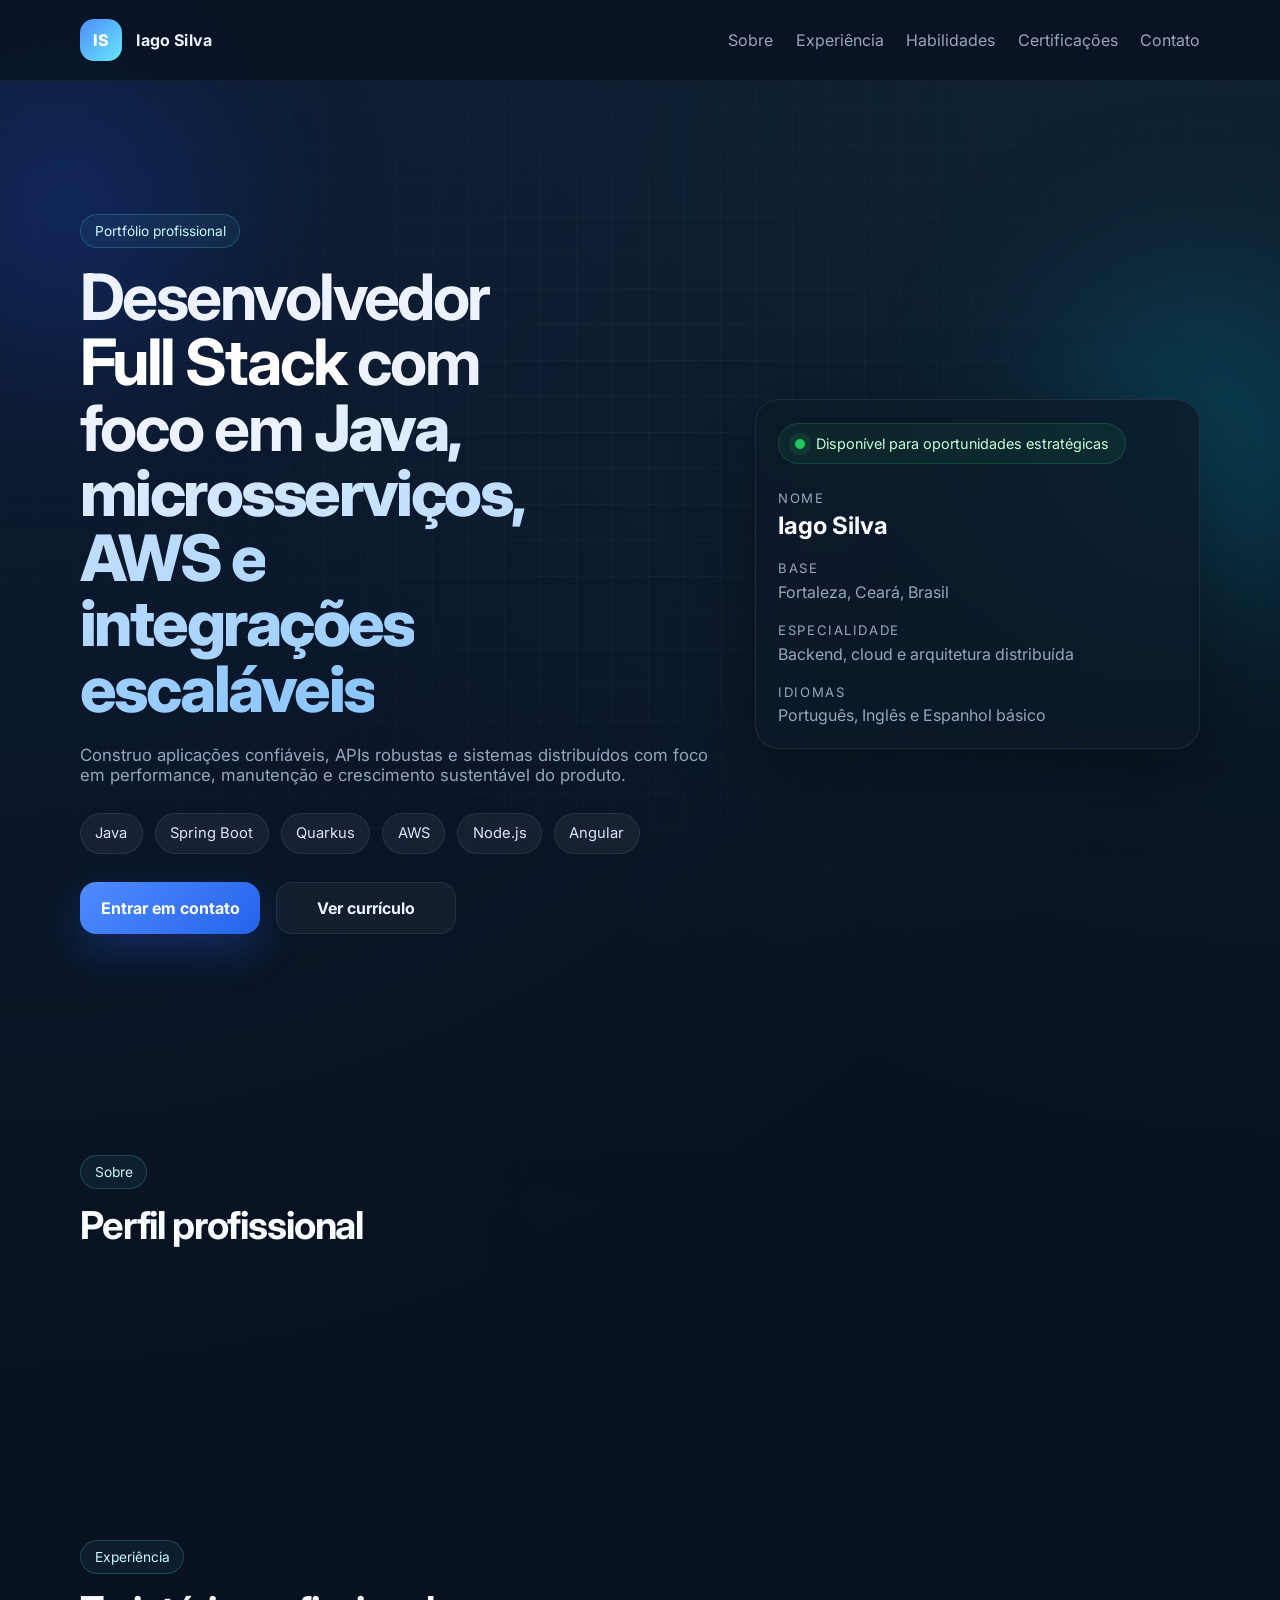
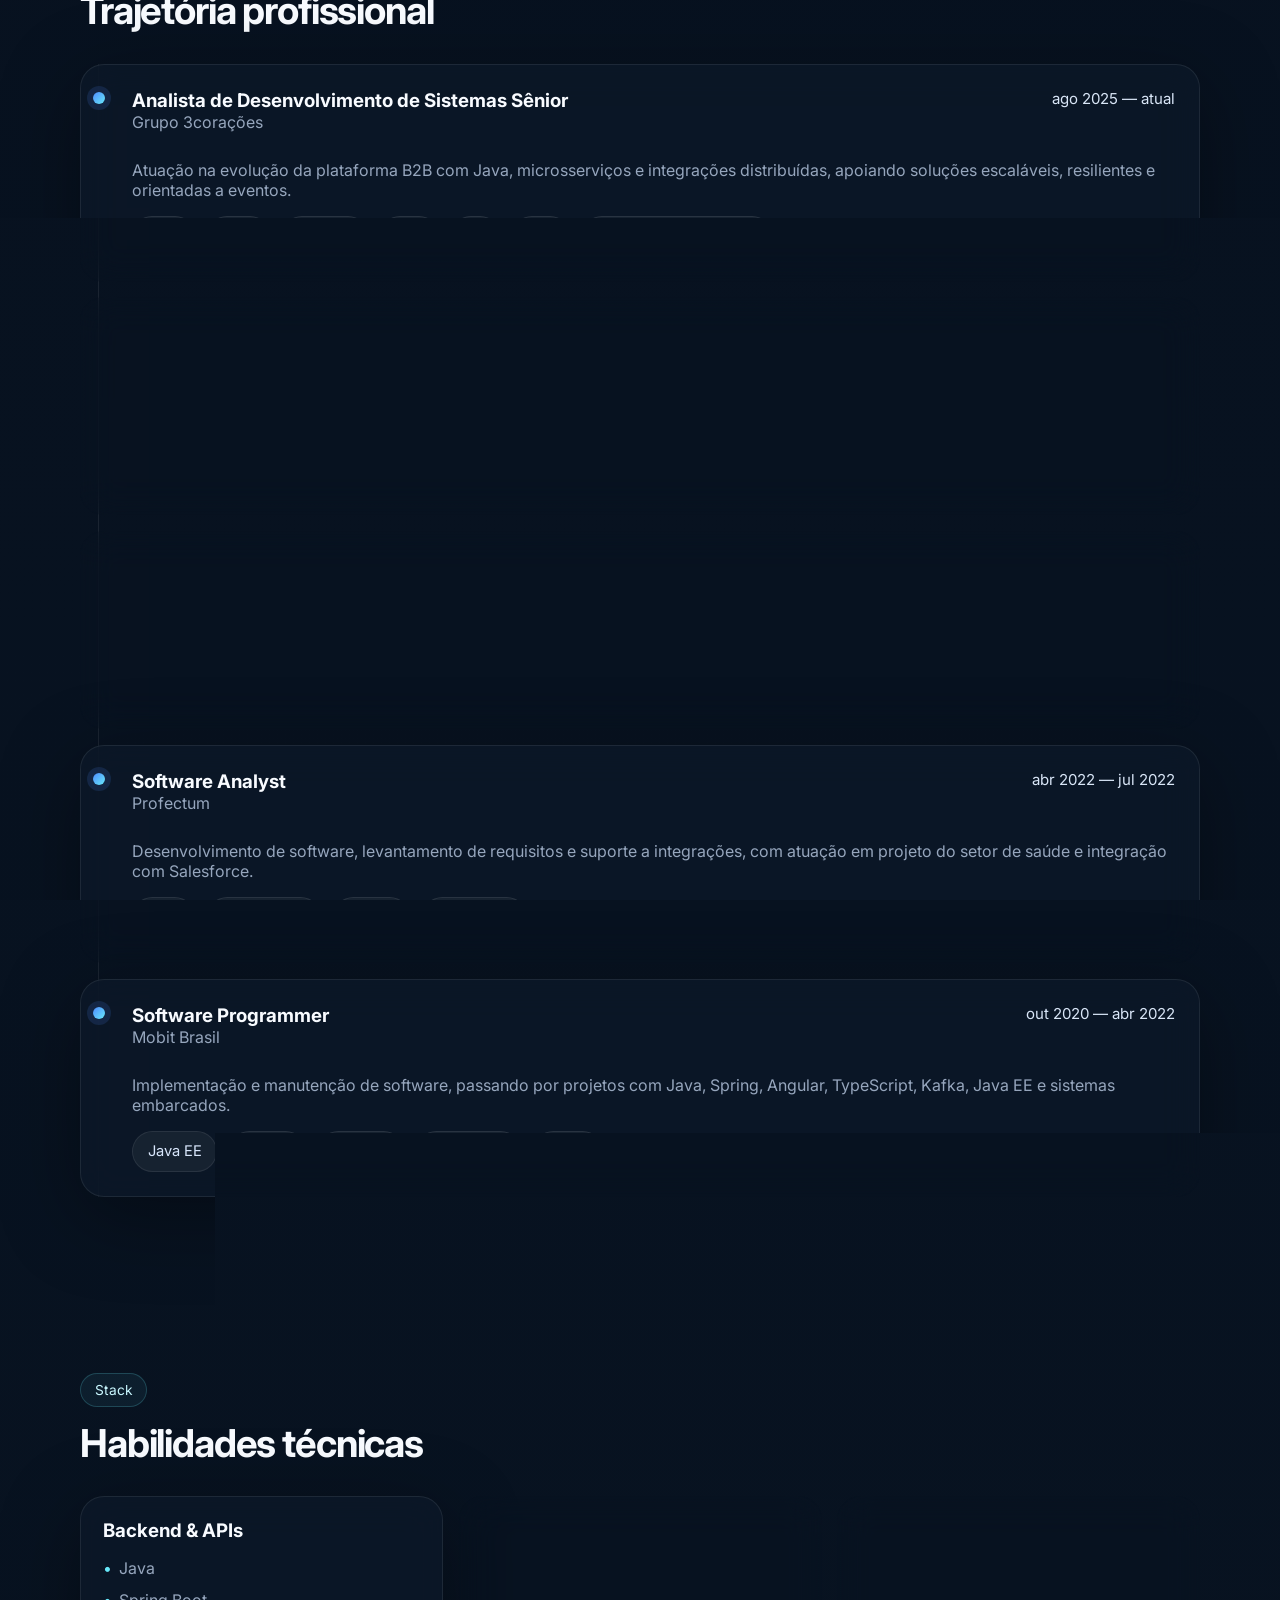
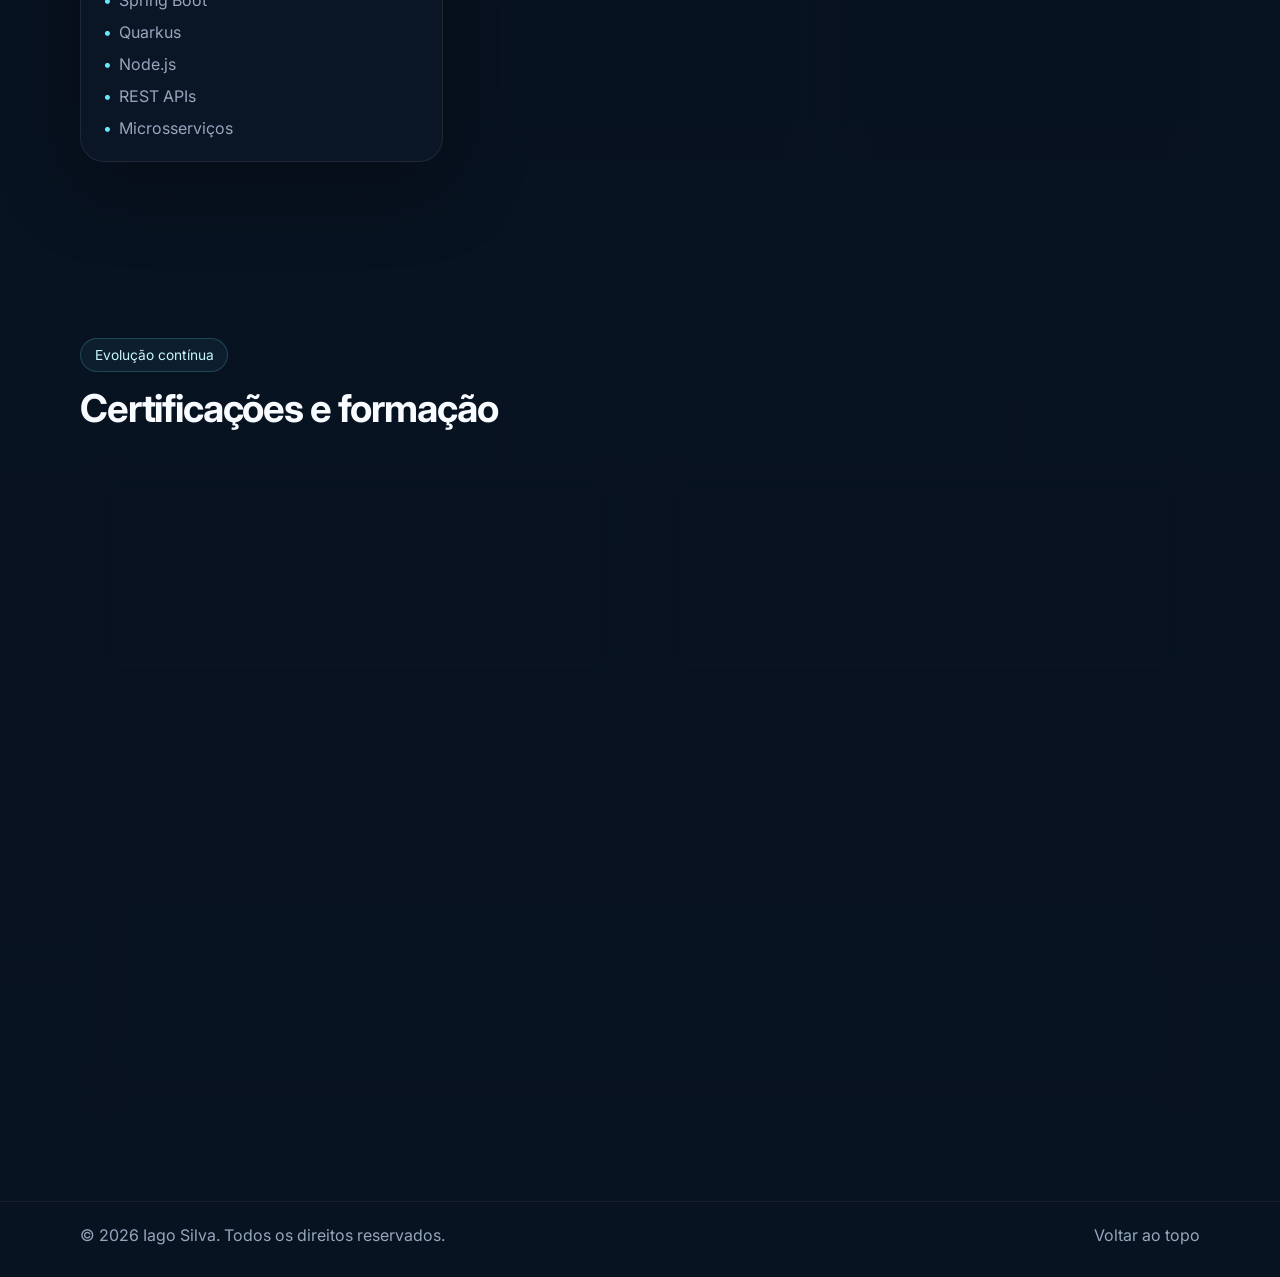
==== index.html @ 7ca21ffa "first commit" ====
<!DOCTYPE html>
<html lang="pt-BR">
<head>
  <meta charset="UTF-8" />
  <meta name="viewport" content="width=device-width, initial-scale=1.0" />
  <meta
    name="description"
    content="Portfólio de Iago Silva — Desenvolvedor Full Stack com foco em Java, microsserviços, AWS, integrações e sistemas escaláveis."
  />
  <title>Iago Silva | Java • Microsserviços • AWS</title>
  <link rel="preconnect" href="https://fonts.googleapis.com" />
  <link rel="preconnect" href="https://fonts.gstatic.com" crossorigin />
  <link
    href="https://fonts.googleapis.com/css2?family=Inter:wght@400;500;600;700;800&display=swap"
    rel="stylesheet"
  />
  <link
    rel="stylesheet"
    href="https://cdnjs.cloudflare.com/ajax/libs/font-awesome/6.5.2/css/all.min.css"
  />
  <link rel="stylesheet" href="style.css" />
</head>
<body>
  <div class="bg-orb orb-1"></div>
  <div class="bg-orb orb-2"></div>
  <div class="bg-grid"></div>

  <header class="site-header" id="topo">
    <div class="container nav-wrap">
      <a href="#topo" class="brand" aria-label="Página inicial de Iago Silva">
        <span class="brand-mark">IS</span>
        <span class="brand-text">Iago Silva</span>
      </a>

      <button class="menu-toggle" aria-label="Abrir menu" aria-expanded="false">
        <span></span><span></span><span></span>
      </button>

      <nav class="site-nav">
        <a href="#sobre">Sobre</a>
        <a href="#experiencia">Experiência</a>
        <a href="#habilidades">Habilidades</a>
        <a href="#certificacoes">Certificações</a>
        <a href="#contato">Contato</a>
      </nav>
    </div>
  </header>

  <main>
    <section class="hero section-pad">
      <div class="container hero-grid reveal">
        <div class="hero-copy">
          <span class="eyebrow">Portfólio profissional</span>
          <h1>
            Desenvolvedor <span>Full Stack</span> com foco em
            <strong>Java, microsserviços, AWS e integrações escaláveis</strong>
          </h1>
          <p class="hero-text">
            Construo aplicações confiáveis, APIs robustas e sistemas distribuídos com foco em
            performance, manutenção e crescimento sustentável do produto.
          </p>

          <div class="hero-badges">
            <span>Java</span>
            <span>Spring Boot</span>
            <span>Quarkus</span>
            <span>AWS</span>
            <span>Node.js</span>
            <span>Angular</span>
          </div>

          <div class="hero-actions">
            <a class="btn btn-primary" href="#contato">Entrar em contato</a>
            <a class="btn btn-secondary" href="./Profile.pdf" target="_blank" rel="noopener noreferrer">
              Ver currículo
            </a>
          </div>
        </div>

        <aside class="hero-card glass reveal-delay">
          <div class="status-pill">
            <span class="status-dot"></span>
            Disponível para oportunidades estratégicas
          </div>

          <div class="hero-card-content">
            <div>
              <p class="meta-label">Nome</p>
              <h2>Iago Silva</h2>
            </div>
            <div>
              <p class="meta-label">Base</p>
              <p>Fortaleza, Ceará, Brasil</p>
            </div>
            <div>
              <p class="meta-label">Especialidade</p>
              <p>Backend, cloud e arquitetura distribuída</p>
            </div>
            <div>
              <p class="meta-label">Idiomas</p>
              <p>Português, Inglês e Espanhol básico</p>
            </div>
          </div>
        </aside>
      </div>
    </section>

    <section class="section-pad" id="sobre">
      <div class="container section-grid reveal">
        <div>
          <span class="section-tag">Sobre</span>
          <h2 class="section-title">Perfil profissional</h2>
        </div>

        <div class="about-card glass">
          <p>
            Desenvolvedor de software com forte atuação em backend, arquitetura de microsserviços,
            integrações e aplicações em nuvem. Experiência com desenvolvimento de soluções escaláveis,
            APIs REST, mensageria, processamento assíncrono e sistemas de alta disponibilidade.
          </p>
          <p>
            Atuação prática com Java, Spring Boot, Quarkus, Node.js, Angular, PostgreSQL, Oracle e
            serviços AWS como Lambda, SQS, S3 e SES. Participo de decisões técnicas e arquiteturais,
            sempre com foco em clean code, SOLID, performance e manutenibilidade.
          </p>
        </div>
      </div>
    </section>

    <section class="section-pad" id="experiencia">
      <div class="container reveal">
        <span class="section-tag">Experiência</span>
        <h2 class="section-title">Trajetória profissional</h2>

        <div class="timeline">
          <article class="timeline-item glass">
            <div class="timeline-top">
              <div>
                <h3>Analista de Desenvolvimento de Sistemas Sênior</h3>
                <p class="company">Grupo 3corações</p>
              </div>
              <span class="period">ago 2025 — atual</span>
            </div>
            <p>
              Atuação na evolução da plataforma B2B com Java, microsserviços e integrações distribuídas,
              apoiando soluções escaláveis, resilientes e orientadas a eventos.
            </p>
            <div class="chip-list">
              <span>Java</span>
              <span>AWS</span>
              <span>Lambda</span>
              <span>SQS</span>
              <span>S3</span>
              <span>SES</span>
              <span>Arquitetura distribuída</span>
            </div>
          </article>

          <article class="timeline-item glass">
            <div class="timeline-top">
              <div>
                <h3>Full Stack Developer</h3>
                <p class="company">Network Secure</p>
              </div>
              <span class="period">mar 2023 — ago 2025</span>
            </div>
            <p>
              Evolução de plataforma SaaS voltada à análise de vulnerabilidades, incluindo dashboards,
              correções, integrações externas e desenvolvimento de microserviços com foco em usabilidade,
              escalabilidade e organização do código.
            </p>
            <div class="chip-list">
              <span>Quarkus</span>
              <span>Angular</span>
              <span>PostgreSQL</span>
              <span>AWS</span>
              <span>Integrações</span>
            </div>
          </article>

          <article class="timeline-item glass">
            <div class="timeline-top">
              <div>
                <h3>Junior Software Engineer</h3>
                <p class="company">VMetrix</p>
              </div>
              <span class="period">jul 2022 — mar 2023</span>
            </div>
            <p>
              Desenvolvimento de módulos financeiros integrados a uma plataforma SaaS utilizada por
              grandes bancos da América Latina.
            </p>
            <div class="chip-list">
              <span>Spring Boot</span>
              <span>REST APIs</span>
              <span>Oracle</span>
              <span>Java</span>
            </div>
          </article>

          <article class="timeline-item glass">
            <div class="timeline-top">
              <div>
                <h3>Software Analyst</h3>
                <p class="company">Profectum</p>
              </div>
              <span class="period">abr 2022 — jul 2022</span>
            </div>
            <p>
              Desenvolvimento de software, levantamento de requisitos e suporte a integrações, com
              atuação em projeto do setor de saúde e integração com Salesforce.
            </p>
            <div class="chip-list">
              <span>Java</span>
              <span>Spring Boot</span>
              <span>Oracle</span>
              <span>Salesforce</span>
            </div>
          </article>

          <article class="timeline-item glass">
            <div class="timeline-top">
              <div>
                <h3>Software Programmer</h3>
                <p class="company">Mobit Brasil</p>
              </div>
              <span class="period">out 2020 — abr 2022</span>
            </div>
            <p>
              Implementação e manutenção de software, passando por projetos com Java, Spring, Angular,
              TypeScript, Kafka, Java EE e sistemas embarcados.
            </p>
            <div class="chip-list">
              <span>Java EE</span>
              <span>Spring</span>
              <span>Angular</span>
              <span>TypeScript</span>
              <span>Kafka</span>
            </div>
          </article>
        </div>
      </div>
    </section>

    <section class="section-pad" id="habilidades">
      <div class="container reveal">
        <span class="section-tag">Stack</span>
        <h2 class="section-title">Habilidades técnicas</h2>

        <div class="skills-layout">
          <article class="skill-card glass">
            <h3>Backend & APIs</h3>
            <ul>
              <li>Java</li>
              <li>Spring Boot</li>
              <li>Quarkus</li>
              <li>Node.js</li>
              <li>REST APIs</li>
              <li>Microsserviços</li>
            </ul>
          </article>

          <article class="skill-card glass">
            <h3>Cloud & arquitetura</h3>
            <ul>
              <li>AWS Lambda</li>
              <li>AWS SQS</li>
              <li>AWS S3</li>
              <li>AWS SES</li>
              <li>Mensageria</li>
              <li>Arquitetura orientada a eventos</li>
            </ul>
          </article>

          <article class="skill-card glass">
            <h3>Frontend & dados</h3>
            <ul>
              <li>Angular</li>
              <li>TypeScript</li>
              <li>React.js</li>
              <li>PostgreSQL</li>
              <li>Oracle Database</li>
              <li>Integração de sistemas</li>
            </ul>
          </article>
        </div>
      </div>
    </section>

    <section class="section-pad" id="certificacoes">
      <div class="container reveal">
        <span class="section-tag">Evolução contínua</span>
        <h2 class="section-title">Certificações e formação</h2>

        <div class="info-grid">
          <article class="info-card glass">
            <h3>Certificações</h3>
            <ul class="clean-list">
              <li>Microservices Java with Spring Boot and Spring Cloud</li>
              <li>Angular 9 - Essencial</li>
              <li>Angular 9 with Spring Boot</li>
              <li>Flutter: introdução ao desenvolvimento de aplicativos móveis</li>
              <li>Introdução ao aprendizado de máquina</li>
            </ul>
          </article>

          <article class="info-card glass">
            <h3>Formação</h3>
            <ul class="clean-list">
              <li>Pós-graduação em Engenharia de Software — Uniamérica</li>
              <li>Análise e Desenvolvimento de Sistemas — Uniamérica</li>
            </ul>
          </article>
        </div>
      </div>
    </section>

    <section class="section-pad" id="contato">
      <div class="container reveal">
        <div class="contact-box glass">
          <div>
            <span class="section-tag">Contato</span>
            <h2 class="section-title">Vamos conversar</h2>
            <p class="contact-text">
              Aberto a oportunidades em backend, arquitetura, cloud, integrações e evolução de produtos.
            </p>
          </div>

          <div class="contact-actions">
            <a class="contact-link" href="mailto:iaagofelipe@gmail.com">
              <i class="fa-solid fa-envelope"></i>
              <span>iaagofelipe@gmail.com</span>
            </a>
            <a class="contact-link" href="https://www.linkedin.com/in/iaagosilva" target="_blank" rel="noopener noreferrer">
              <i class="fa-brands fa-linkedin"></i>
              <span>linkedin.com/in/iaagosilva</span>
            </a>
            <a class="contact-link" href="https://github.com/iaagosilva" target="_blank" rel="noopener noreferrer">
              <i class="fa-brands fa-github"></i>
              <span>github.com/iaagosilva</span>
            </a>
          </div>
        </div>
      </div>
    </section>
  </main>

  <footer class="site-footer">
    <div class="container footer-wrap">
      <p>© <span id="current-year"></span> Iago Silva. Todos os direitos reservados.</p>
      <a href="#topo">Voltar ao topo</a>
    </div>
  </footer>

  <script src="script.js"></script>
</body>
</html>
---- style.css ----
:root {
  --bg: #07111f;
  --bg-soft: #0b1727;
  --card: rgba(13, 24, 40, 0.75);
  --card-strong: rgba(12, 21, 36, 0.95);
  --text: #ecf3ff;
  --muted: #96a6bd;
  --line: rgba(255, 255, 255, 0.08);
  --primary: #4f8cff;
  --primary-soft: rgba(79, 140, 255, 0.18);
  --accent: #67e8f9;
  --shadow: 0 20px 80px rgba(0, 0, 0, 0.35);
  --radius: 24px;
  --container: min(1120px, calc(100% - 2rem));
}

* {
  box-sizing: border-box;
  margin: 0;
  padding: 0;
}

html {
  scroll-behavior: smooth;
}

body {
  font-family: 'Inter', sans-serif;
  background:
    radial-gradient(circle at top left, rgba(79, 140, 255, 0.1), transparent 30%),
    radial-gradient(circle at top right, rgba(103, 232, 249, 0.08), transparent 25%),
    linear-gradient(180deg, #07111f 0%, #081321 100%);
  color: var(--text);
  min-height: 100vh;
  overflow-x: hidden;
}

body.menu-open {
  overflow: hidden;
}

.container {
  width: var(--container);
  margin: 0 auto;
}

.section-pad {
  padding: 5.5rem 0;
}

.bg-grid {
  position: fixed;
  inset: 0;
  background-image:
    linear-gradient(rgba(255,255,255,0.03) 1px, transparent 1px),
    linear-gradient(90deg, rgba(255,255,255,0.03) 1px, transparent 1px);
  background-size: 36px 36px;
  mask-image: radial-gradient(circle at center, rgba(0,0,0,1), rgba(0,0,0,0.1));
  pointer-events: none;
  z-index: -3;
}

.bg-orb {
  position: fixed;
  border-radius: 999px;
  filter: blur(100px);
  opacity: 0.35;
  pointer-events: none;
  z-index: -2;
}

.orb-1 {
  width: 260px;
  height: 260px;
  background: #1d4ed8;
  top: 5rem;
  left: -4rem;
}

.orb-2 {
  width: 300px;
  height: 300px;
  background: #0891b2;
  right: -5rem;
  top: 18rem;
}

.glass {
  background: var(--card);
  border: 1px solid var(--line);
  box-shadow: var(--shadow);
  backdrop-filter: blur(18px);
}

.site-header {
  position: sticky;
  top: 0;
  z-index: 50;
  background: rgba(7, 17, 31, 0.75);
  backdrop-filter: blur(18px);
  border-bottom: 1px solid rgba(255, 255, 255, 0.05);
}

.site-header.scrolled {
  background: rgba(7, 17, 31, 0.92);
}

.nav-wrap {
  min-height: 80px;
  display: flex;
  align-items: center;
  justify-content: space-between;
  gap: 1rem;
}

.brand {
  display: inline-flex;
  align-items: center;
  gap: 0.9rem;
  text-decoration: none;
  color: var(--text);
}

.brand-mark {
  width: 42px;
  height: 42px;
  display: grid;
  place-items: center;
  border-radius: 14px;
  background: linear-gradient(135deg, var(--primary), var(--accent));
  color: white;
  font-weight: 800;
  letter-spacing: 0.03em;
}

.brand-text {
  font-weight: 700;
  letter-spacing: 0.01em;
}

.site-nav {
  display: flex;
  align-items: center;
  gap: 1.4rem;
}

.site-nav a,
.site-footer a {
  color: var(--muted);
  text-decoration: none;
  transition: 0.25s ease;
}

.site-nav a:hover,
.site-footer a:hover,
.contact-link:hover {
  color: var(--text);
}

.menu-toggle {
  display: none;
  width: 48px;
  height: 48px;
  border-radius: 14px;
  border: 1px solid var(--line);
  background: rgba(255,255,255,0.03);
  cursor: pointer;
}

.menu-toggle span {
  display: block;
  width: 22px;
  height: 2px;
  background: var(--text);
  margin: 5px auto;
  transition: 0.25s ease;
}

.hero-grid {
  display: grid;
  grid-template-columns: 1.3fr 0.9fr;
  gap: 2rem;
  align-items: center;
  min-height: calc(100vh - 90px);
}

.eyebrow,
.section-tag {
  display: inline-flex;
  align-items: center;
  gap: 0.5rem;
  padding: 0.5rem 0.85rem;
  border-radius: 999px;
  border: 1px solid rgba(103, 232, 249, 0.2);
  background: rgba(103, 232, 249, 0.06);
  color: #c9f7ff;
  font-size: 0.86rem;
  margin-bottom: 1rem;
}

.hero h1 {
  font-size: clamp(2.4rem, 5vw, 4.7rem);
  line-height: 1.02;
  letter-spacing: -0.04em;
  max-width: 12ch;
}

.hero h1 span,
.hero h1 strong {
  color: white;
}

.hero h1 strong {
  background: linear-gradient(135deg, #e6f0ff, #8ac5ff);
  -webkit-background-clip: text;
  background-clip: text;
  color: transparent;
  font-weight: 800;
}

.hero-text,
.about-card p,
.contact-text,
.timeline-item p,
.info-card li,
.skill-card li,
.hero-card-content p {
  color: var(--muted);
}

.hero-text {
  max-width: 58ch;
  font-size: 1.05rem;
  margin: 1.5rem 0 0;
}

.hero-badges,
.chip-list {
  display: flex;
  flex-wrap: wrap;
  gap: 0.75rem;
}

.hero-badges {
  margin: 1.75rem 0;
}

.hero-badges span,
.chip-list span {
  padding: 0.65rem 0.9rem;
  border-radius: 999px;
  background: rgba(255,255,255,0.05);
  border: 1px solid rgba(255,255,255,0.08);
  color: #d8e6fb;
  font-size: 0.92rem;
}

.hero-actions {
  display: flex;
  flex-wrap: wrap;
  gap: 1rem;
}

.btn {
  display: inline-flex;
  align-items: center;
  justify-content: center;
  min-width: 180px;
  padding: 0.95rem 1.2rem;
  border-radius: 16px;
  text-decoration: none;
  font-weight: 700;
  transition: transform 0.25s ease, box-shadow 0.25s ease, background 0.25s ease;
}

.btn:hover {
  transform: translateY(-2px);
}

.btn-primary {
  background: linear-gradient(135deg, var(--primary), #2563eb);
  color: white;
  box-shadow: 0 18px 40px rgba(37, 99, 235, 0.28);
}

.btn-secondary {
  background: rgba(255,255,255,0.04);
  color: var(--text);
  border: 1px solid var(--line);
}

.hero-card {
  border-radius: var(--radius);
  padding: 1.4rem;
}

.status-pill {
  display: inline-flex;
  align-items: center;
  gap: 0.7rem;
  border-radius: 999px;
  padding: 0.7rem 1rem;
  background: rgba(34, 197, 94, 0.08);
  color: #c4ffd5;
  border: 1px solid rgba(34, 197, 94, 0.2);
  font-size: 0.9rem;
}

.status-dot {
  width: 10px;
  height: 10px;
  border-radius: 999px;
  background: #22c55e;
  box-shadow: 0 0 0 6px rgba(34, 197, 94, 0.12);
}

.hero-card-content {
  display: grid;
  gap: 1.25rem;
  margin-top: 1.6rem;
}

.meta-label {
  font-size: 0.82rem;
  text-transform: uppercase;
  letter-spacing: 0.12em;
  color: #7e92ac;
  margin-bottom: 0.35rem;
}

.hero-card-content h2,
.section-title,
.timeline-item h3,
.skill-card h3,
.info-card h3 {
  color: #f8fbff;
}

.section-grid {
  display: grid;
  grid-template-columns: 0.7fr 1.3fr;
  gap: 2rem;
  align-items: start;
}

.section-title {
  font-size: clamp(1.8rem, 3vw, 3rem);
  line-height: 1.08;
  letter-spacing: -0.03em;
}

.about-card,
.timeline-item,
.skill-card,
.info-card,
.contact-box {
  border-radius: var(--radius);
}

.about-card {
  padding: 1.6rem;
  display: grid;
  gap: 1rem;
}

.timeline {
  position: relative;
  display: grid;
  gap: 1rem;
  margin-top: 2rem;
}

.timeline::before {
  content: '';
  position: absolute;
  left: 18px;
  top: 0;
  bottom: 0;
  width: 1px;
  background: rgba(255, 255, 255, 0.08);
}

.timeline-item {
  position: relative;
  padding: 1.5rem 1.5rem 1.5rem 3.2rem;
}

.timeline-item::before {
  content: '';
  position: absolute;
  left: 12px;
  top: 1.7rem;
  width: 12px;
  height: 12px;
  border-radius: 999px;
  background: linear-gradient(135deg, var(--primary), var(--accent));
  box-shadow: 0 0 0 6px rgba(79, 140, 255, 0.14);
}

.timeline-top {
  display: flex;
  justify-content: space-between;
  gap: 1rem;
  align-items: start;
  margin-bottom: 0.75rem;
}

.company,
.period {
  color: #d9e6f7;
}

.period {
  white-space: nowrap;
  font-size: 0.94rem;
}

.timeline-item p {
  margin-bottom: 1rem;
}

.skills-layout,
.info-grid {
  display: grid;
  grid-template-columns: repeat(3, 1fr);
  gap: 1rem;
  margin-top: 2rem;
}

.info-grid {
  grid-template-columns: repeat(2, 1fr);
}

.skill-card,
.info-card {
  padding: 1.4rem;
}

.skill-card h3,
.info-card h3 {
  margin-bottom: 1rem;
}

.skill-card ul,
.clean-list {
  list-style: none;
  display: grid;
  gap: 0.75rem;
}

.skill-card li,
.clean-list li {
  position: relative;
  padding-left: 1rem;
}

.skill-card li::before,
.clean-list li::before {
  content: '•';
  position: absolute;
  left: 0;
  color: var(--accent);
}

.contact-box {
  padding: 1.6rem;
  display: grid;
  grid-template-columns: 1.1fr 1fr;
  gap: 1.5rem;
  align-items: center;
}

.contact-actions {
  display: grid;
  gap: 0.85rem;
}

.contact-link {
  display: flex;
  align-items: center;
  gap: 0.9rem;
  padding: 1rem 1.1rem;
  border-radius: 18px;
  color: #dce9fb;
  text-decoration: none;
  background: rgba(255,255,255,0.04);
  border: 1px solid rgba(255,255,255,0.08);
  transition: 0.25s ease;
}

.contact-link i {
  color: var(--accent);
}

.site-footer {
  border-top: 1px solid rgba(255,255,255,0.06);
  padding: 1.4rem 0 2rem;
}

.footer-wrap {
  display: flex;
  justify-content: space-between;
  gap: 1rem;
  color: var(--muted);
}

.reveal {
  opacity: 0;
  transform: translateY(24px);
  transition: opacity 0.7s ease, transform 0.7s ease;
}

.reveal-delay {
  transition-delay: 0.12s;
}

.reveal.in-view {
  opacity: 1;
  transform: translateY(0);
}

@media (max-width: 960px) {
  .hero-grid,
  .section-grid,
  .contact-box,
  .skills-layout,
  .info-grid {
    grid-template-columns: 1fr;
  }

  .hero-grid {
    min-height: auto;
    padding-top: 2rem;
  }

  .timeline-top,
  .footer-wrap {
    flex-direction: column;
  }
}

@media (max-width: 760px) {
  .section-pad {
    padding: 4rem 0;
  }

  .menu-toggle {
    display: inline-block;
    z-index: 60;
  }

  .site-nav {
    position: fixed;
    inset: 80px 1rem auto 1rem;
    display: grid;
    gap: 0.5rem;
    padding: 1rem;
    border-radius: 22px;
    background: rgba(8, 19, 33, 0.96);
    border: 1px solid rgba(255,255,255,0.08);
    box-shadow: var(--shadow);
    transform: translateY(-16px);
    opacity: 0;
    pointer-events: none;
    transition: 0.25s ease;
  }

  body.menu-open .site-nav {
    transform: translateY(0);
    opacity: 1;
    pointer-events: auto;
  }

  .site-nav a {
    padding: 0.95rem 1rem;
    border-radius: 16px;
    background: rgba(255,255,255,0.03);
  }

  .hero-actions .btn {
    width: 100%;
  }

  .hero h1 {
    max-width: none;
  }

  .timeline-item {
    padding-right: 1rem;
  }
}

@media (max-width: 520px) {
  .hero-badges,
  .chip-list {
    gap: 0.55rem;
  }

  .hero-badges span,
  .chip-list span {
    font-size: 0.84rem;
  }

  .contact-link span {
    font-size: 0.93rem;
    word-break: break-word;
  }
}
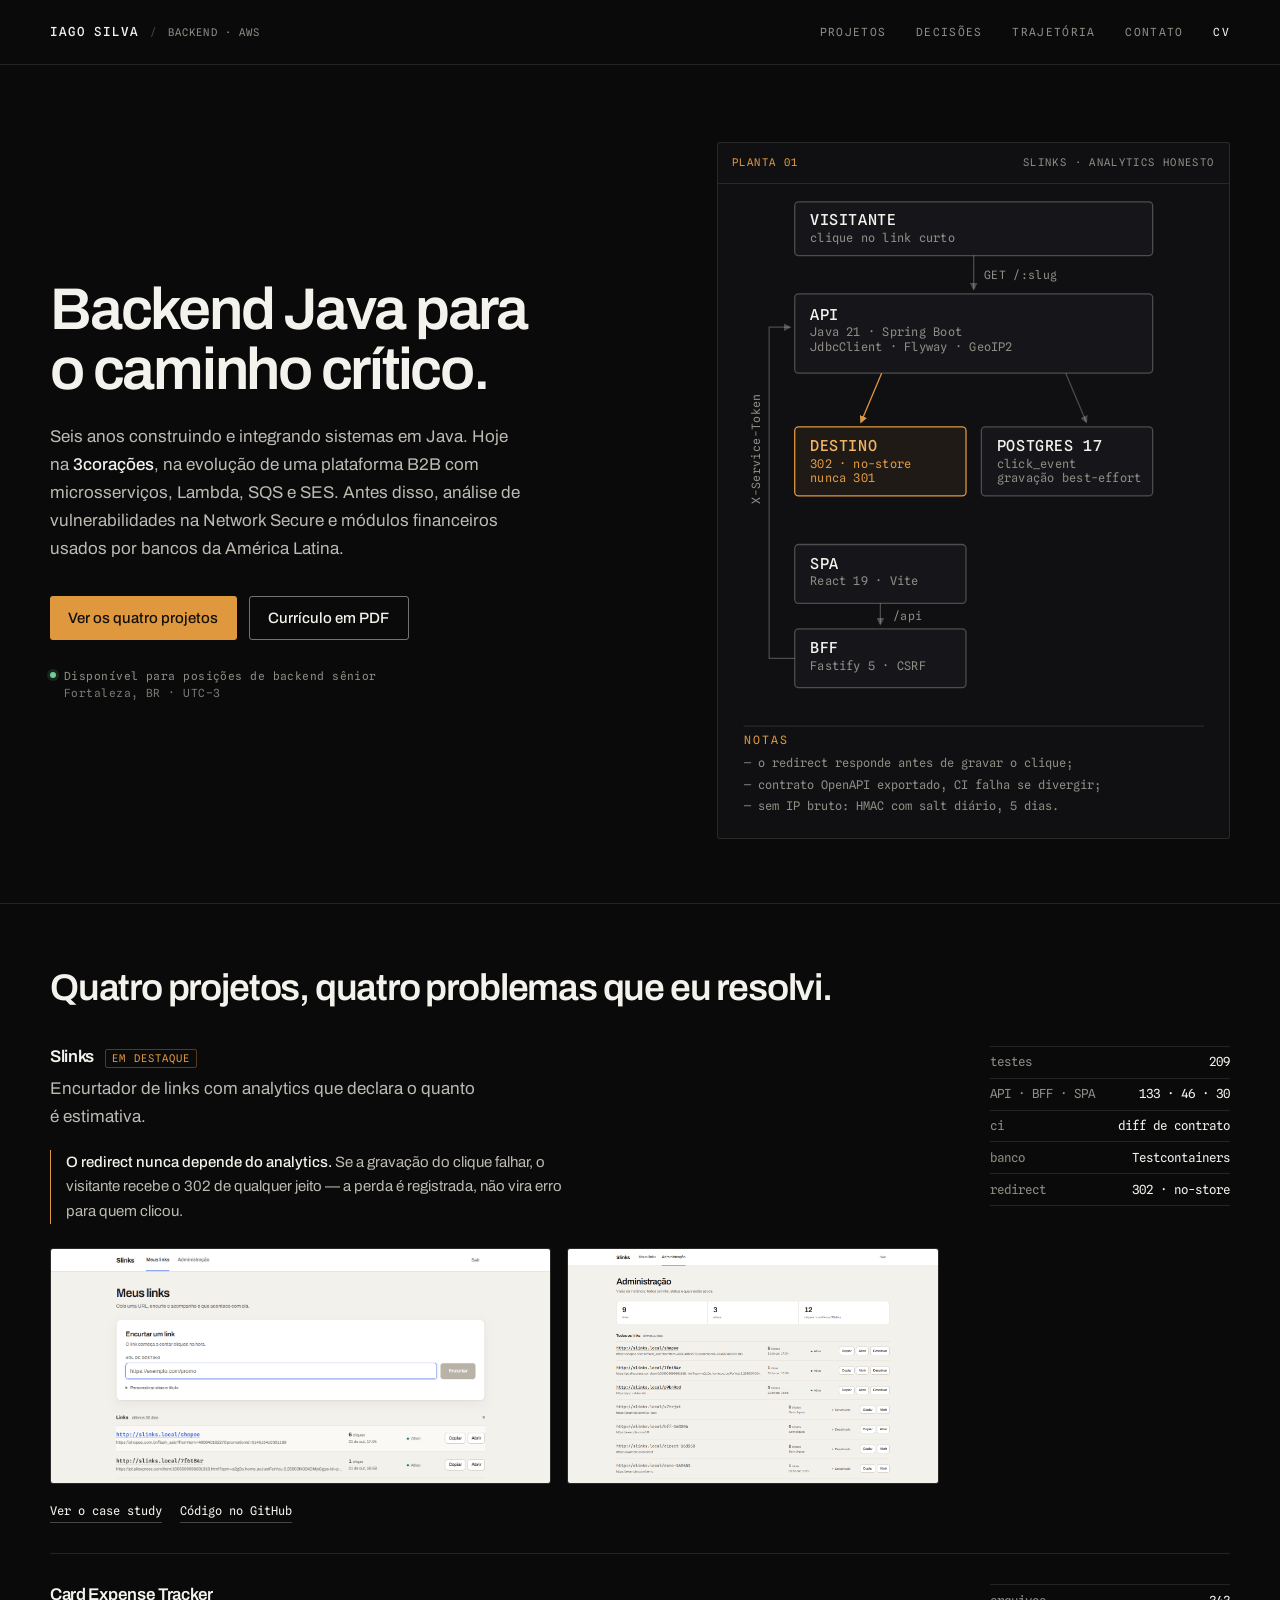
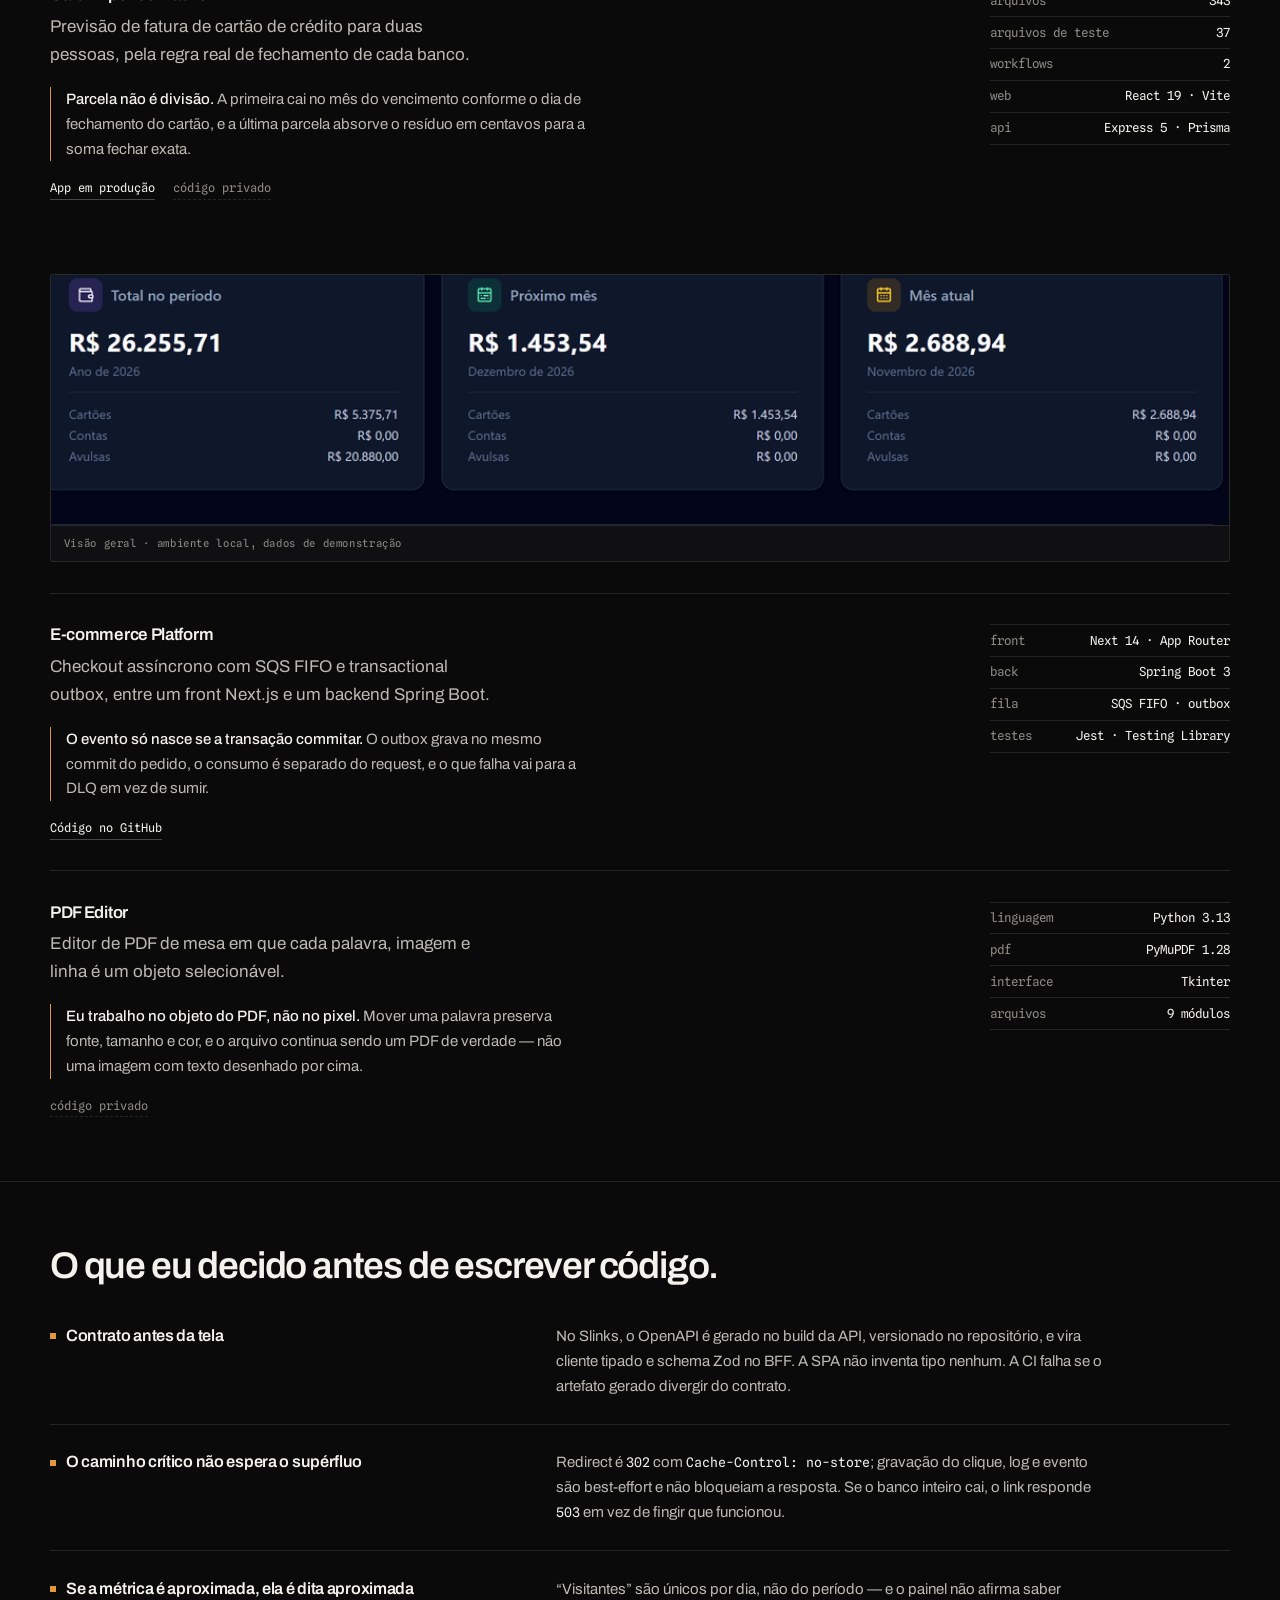
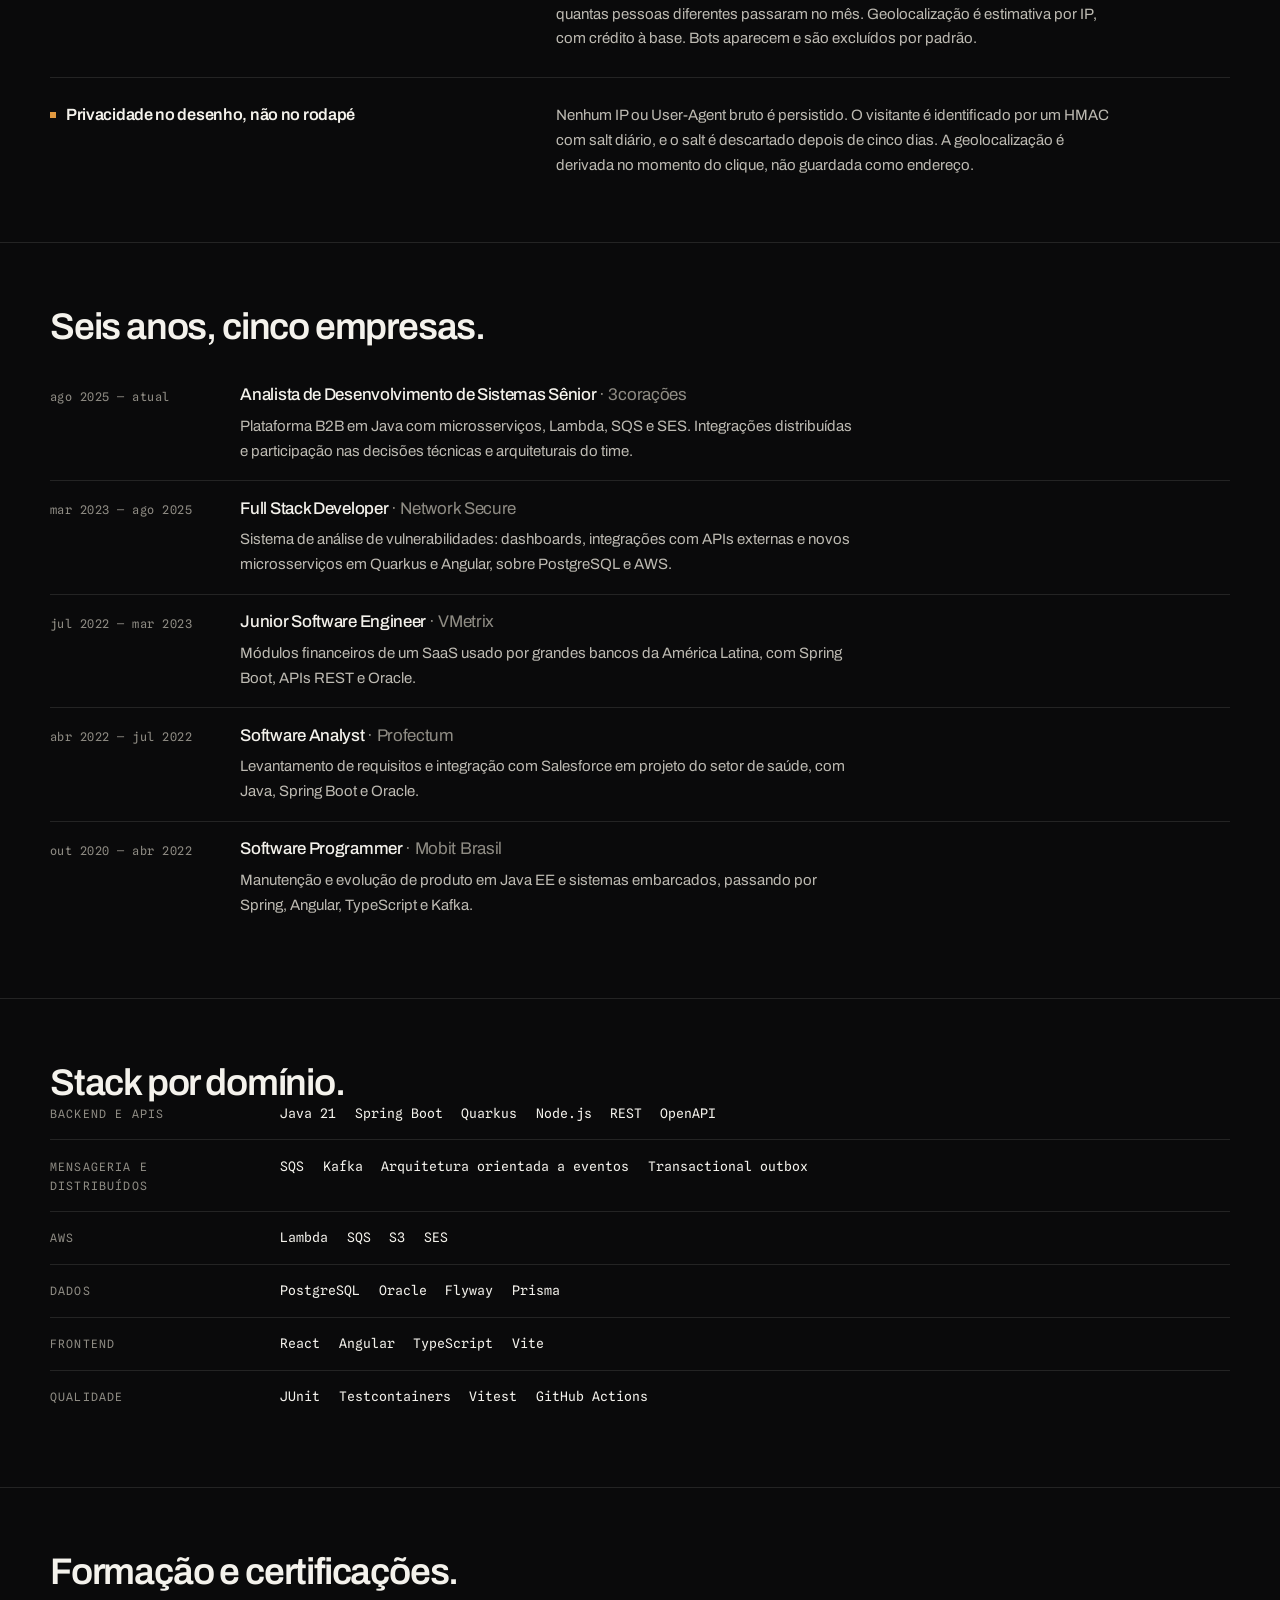
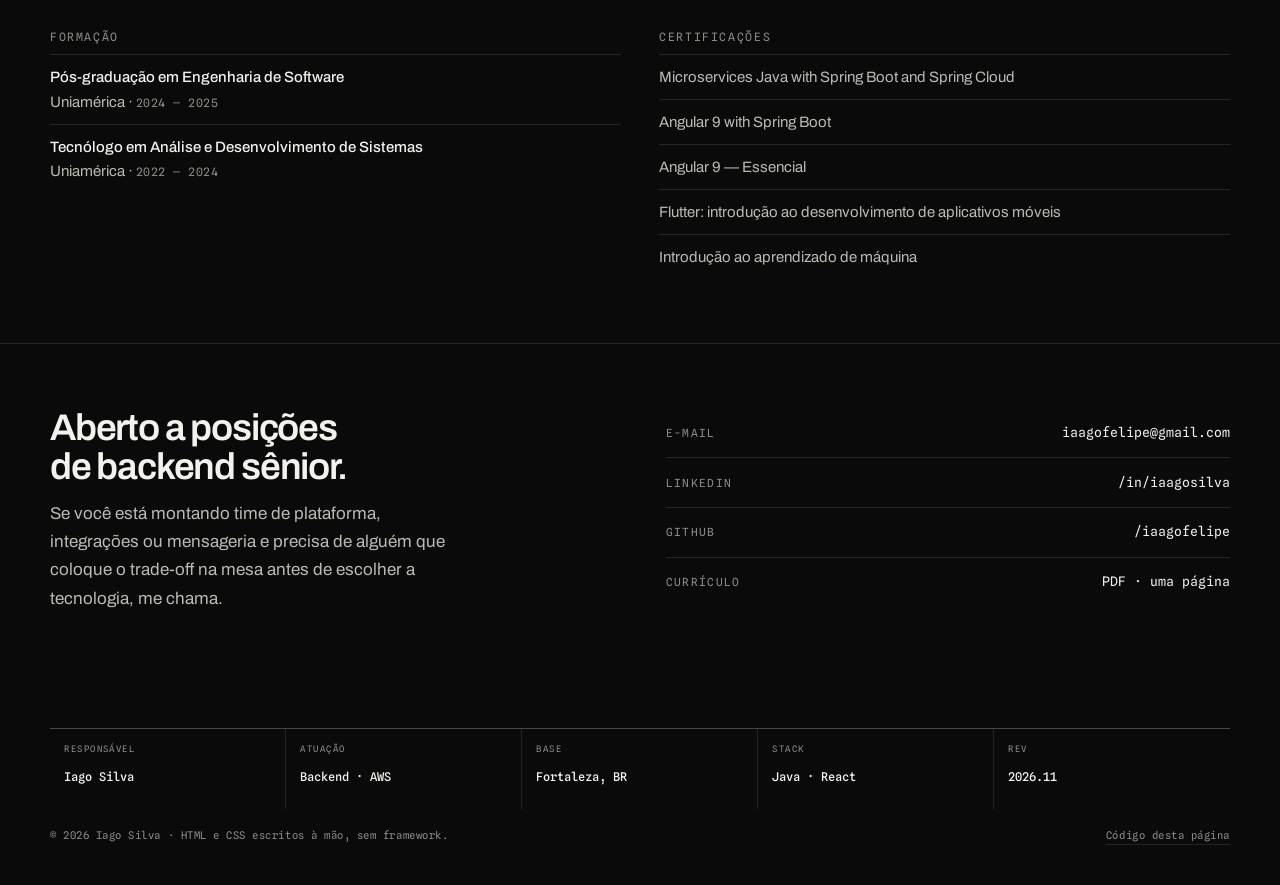
==== commit 0f62bab1: "feat: reconstrói o portfólio como prancha técnica Substitui a landing de vidro e orbs por um mundo v" ====
--- a/index.html
+++ b/index.html
@@ -1,357 +1,449 @@
 <!DOCTYPE html>
 <html lang="pt-BR">
 <head>
-  <meta charset="UTF-8" />
-  <meta name="viewport" content="width=device-width, initial-scale=1.0" />
-  <meta
-    name="description"
-    content="Portfólio de Iago Silva — Desenvolvedor Full Stack com foco em Java, microsserviços, AWS, integrações e sistemas escaláveis."
-  />
-  <title>Iago Silva | Java • Microsserviços • AWS</title>
-  <link rel="preconnect" href="https://fonts.googleapis.com" />
-  <link rel="preconnect" href="https://fonts.gstatic.com" crossorigin />
-  <link
-    href="https://fonts.googleapis.com/css2?family=Inter:wght@400;500;600;700;800&display=swap"
-    rel="stylesheet"
-  />
-  <link
-    rel="stylesheet"
-    href="https://cdnjs.cloudflare.com/ajax/libs/font-awesome/6.5.2/css/all.min.css"
-  />
-  <link rel="stylesheet" href="style.css" />
+<meta charset="utf-8" />
+<meta name="viewport" content="width=device-width, initial-scale=1" />
+
+<title>Iago Silva — Backend Java, AWS e microsserviços</title>
+<meta name="description" content="Desenvolvedor sênior de backend em Java: microsserviços, mensageria e AWS. Quatro projetos com as decisões, os testes e os limites de cada um." />
+<link rel="canonical" href="https://iaagofelipe.github.io/my-portfolio/" />
+<meta name="author" content="Iago Silva" />
+<meta name="theme-color" content="#0a0a0b" />
+
+<meta property="og:type" content="website" />
+<meta property="og:locale" content="pt_BR" />
+<meta property="og:site_name" content="Iago Silva" />
+<meta property="og:url" content="https://iaagofelipe.github.io/my-portfolio/" />
+<meta property="og:title" content="Iago Silva — Backend Java para o caminho crítico" />
+<meta property="og:description" content="Seis anos em Java, microsserviços e AWS. Quatro projetos com as decisões, os testes e os limites de cada um." />
+<meta property="og:image" content="https://iaagofelipe.github.io/my-portfolio/og-image.png" />
+<meta property="og:image:width" content="1200" />
+<meta property="og:image:height" content="630" />
+<meta property="og:image:alt" content="Iago Silva — backend Java, AWS e microsserviços" />
+
+<meta name="twitter:card" content="summary_large_image" />
+<meta name="twitter:title" content="Iago Silva — Backend Java para o caminho crítico" />
+<meta name="twitter:description" content="Seis anos em Java, microsserviços e AWS. Quatro projetos com as decisões, os testes e os limites de cada um." />
+<meta name="twitter:image" content="https://iaagofelipe.github.io/my-portfolio/og-image.png" />
+
+<link rel="icon" href="favicon.svg" type="image/svg+xml" />
+<link rel="preload" href="assets/fonts/archivo-var.woff2" as="font" type="font/woff2" crossorigin />
+<link rel="preload" href="assets/fonts/spline-sans-mono-var.woff2" as="font" type="font/woff2" crossorigin />
+<link rel="stylesheet" href="assets/css/site.css" />
+
+<script type="application/ld+json">
+{
+  "@context": "https://schema.org",
+  "@type": "Person",
+  "name": "Iago Silva",
+  "jobTitle": "Desenvolvedor Sênior de Backend",
+  "description": "Desenvolvedor de software sênior com atuação em backend Java, microsserviços, mensageria e AWS.",
+  "email": "mailto:iaagofelipe@gmail.com",
+  "url": "https://iaagofelipe.github.io/my-portfolio/",
+  "address": {
+    "@type": "PostalAddress",
+    "addressLocality": "Fortaleza",
+    "addressRegion": "CE",
+    "addressCountry": "BR"
+  },
+  "sameAs": [
+    "https://www.linkedin.com/in/iaagosilva",
+    "https://github.com/iaagofelipe"
+  ],
+  "knowsAbout": [
+    "Java",
+    "Spring Boot",
+    "Quarkus",
+    "Amazon Web Services",
+    "Microsserviços",
+    "Arquitetura orientada a eventos",
+    "PostgreSQL",
+    "React"
+  ],
+  "knowsLanguage": ["pt-BR", "en", "es"]
+}
+</script>
 </head>
 <body>
-  <div class="bg-orb orb-1"></div>
-  <div class="bg-orb orb-2"></div>
-  <div class="bg-grid"></div>
-
-  <header class="site-header" id="topo">
-    <div class="container nav-wrap">
-      <a href="#topo" class="brand" aria-label="Página inicial de Iago Silva">
-        <span class="brand-mark">IS</span>
-        <span class="brand-text">Iago Silva</span>
-      </a>
-
-      <button class="menu-toggle" aria-label="Abrir menu" aria-expanded="false">
-        <span></span><span></span><span></span>
-      </button>
-
-      <nav class="site-nav">
-        <a href="#sobre">Sobre</a>
-        <a href="#experiencia">Experiência</a>
-        <a href="#habilidades">Habilidades</a>
-        <a href="#certificacoes">Certificações</a>
-        <a href="#contato">Contato</a>
-      </nav>
-    </div>
-  </header>
-
-  <main>
-    <section class="hero section-pad">
-      <div class="container hero-grid reveal">
-        <div class="hero-copy">
-          <span class="eyebrow">Portfólio profissional</span>
-          <h1>
-            Desenvolvedor <span>Full Stack</span> com foco em
-            <strong>Java, microsserviços, AWS e integrações escaláveis</strong>
-          </h1>
-          <p class="hero-text">
-            Construo aplicações confiáveis, APIs robustas e sistemas distribuídos com foco em
-            performance, manutenção e crescimento sustentável do produto.
-          </p>
-
-          <div class="hero-badges">
-            <span>Java</span>
-            <span>Spring Boot</span>
-            <span>Quarkus</span>
-            <span>AWS</span>
-            <span>Node.js</span>
-            <span>Angular</span>
+
+<a class="skip" href="#conteudo">Pular para o conteúdo</a>
+
+<header class="sitehead">
+  <div class="wrap">
+    <a class="brand" href="./" aria-label="Iago Silva — início">
+      <span class="brand-name">Iago Silva</span>
+      <span class="brand-role">Backend · AWS</span>
+    </a>
+    <nav class="nav" aria-label="Seções da página">
+      <a href="#projetos">Projetos</a>
+      <a href="#decisoes">Decisões</a>
+      <a href="#trajetoria">Trajetória</a>
+      <a href="#contato">Contato</a>
+      <a class="nav-cv" href="curriculo.pdf">CV</a>
+    </nav>
+  </div>
+</header>
+
+<main id="conteudo">
+
+  <section class="hero wrap" aria-labelledby="tese">
+    <div>
+      <h1 id="tese">Backend Java para o caminho crítico.</h1>
+      <p class="hero-lede">
+        Seis anos construindo e integrando sistemas em Java. Hoje na <strong>3corações</strong>,
+        na evolução de uma plataforma B2B com microsserviços, Lambda, SQS e SES. Antes disso,
+        análise de vulnerabilidades na Network Secure e módulos financeiros usados por bancos
+        da América Latina.
+      </p>
+      <div class="ctas">
+        <a class="btn btn--primary" href="#projetos">Ver os quatro projetos</a>
+        <a class="btn btn--ghost" href="curriculo.pdf" type="application/pdf">Currículo em PDF</a>
+      </div>
+      <p class="status">
+        <span class="dot" aria-hidden="true"></span>
+        <span>Disponível para posições de backend sênior<br /><span class="status-loc">Fortaleza, BR · UTC−3</span></span>
+      </p>
+    </div>
+
+    <figure class="planta">
+      <figcaption><span class="fig-index">Planta 01</span><span>Slinks · analytics honesto</span></figcaption>
+      <svg viewBox="0 0 400 512" role="img" aria-labelledby="planta-t planta-d">
+        <title id="planta-t">Fluxo do Slinks</title>
+        <desc id="planta-d">O visitante clica no link curto, a API Java responde 302 com Cache-Control no-store sem esperar a gravação do clique, que vai para o Postgres 17 de forma best-effort. A SPA em React fala com um BFF em Fastify, que autentica por token de serviço e repassa para a API. Notas: o redirect responde antes de gravar o clique; o contrato OpenAPI é exportado e a CI falha se divergir; não há IP bruto persistido, só um HMAC com salt diário descartado em cinco dias.</desc>
+        <defs>
+          <marker id="ah" viewBox="0 0 8 8" refX="6" refY="4" markerWidth="6" markerHeight="6" orient="auto">
+            <path class="mark" d="M0,0 L8,4 L0,8 z" />
+          </marker>
+          <marker id="ahc" viewBox="0 0 8 8" refX="6" refY="4" markerWidth="6" markerHeight="6" orient="auto">
+            <path class="mark mark--crit" d="M0,0 L8,4 L0,8 z" />
+          </marker>
+        </defs>
+
+        <rect class="node-box" x="60" y="14" width="280" height="42" rx="3" />
+        <text class="node-t" x="72" y="32">VISITANTE</text>
+        <text class="node-s" x="72" y="45">clique no link curto</text>
+
+        <path class="edge" d="M200 56 L200 82" marker-end="url(#ah)" />
+        <text class="edge-label" x="208" y="74">GET /:slug</text>
+
+        <rect class="node-box" x="60" y="86" width="280" height="62" rx="3" />
+        <text class="node-t" x="72" y="106">API</text>
+        <text class="node-s" x="72" y="119">Java 21 · Spring Boot</text>
+        <text class="node-s" x="72" y="131">JdbcClient · Flyway · GeoIP2</text>
+
+        <path class="edge edge--crit" pathLength="1" d="M128 148 L112 186" marker-end="url(#ahc)" />
+        <path class="edge" d="M272 148 L288 186" marker-end="url(#ah)" />
+
+        <rect class="node-box node-box--crit" x="60" y="190" width="134" height="54" rx="3" />
+        <text class="node-t node-t--crit" x="72" y="209">DESTINO</text>
+        <text class="node-s node-s--crit" x="72" y="222">302 · no-store</text>
+        <text class="node-s node-s--crit" x="72" y="233">nunca 301</text>
+
+        <rect class="node-box" x="206" y="190" width="134" height="54" rx="3" />
+        <text class="node-t" x="218" y="209">POSTGRES 17</text>
+        <text class="node-s" x="218" y="222">click_event</text>
+        <text class="node-s" x="218" y="233">gravação best-effort</text>
+
+        <rect class="node-box" x="60" y="282" width="134" height="46" rx="3" />
+        <text class="node-t" x="72" y="301">SPA</text>
+        <text class="node-s" x="72" y="314">React 19 · Vite</text>
+
+        <path class="edge" d="M127 328 L127 344" marker-end="url(#ah)" />
+        <text class="edge-label" x="137" y="341">/api</text>
+
+        <rect class="node-box" x="60" y="348" width="134" height="46" rx="3" />
+        <text class="node-t" x="72" y="367">BFF</text>
+        <text class="node-s" x="72" y="380">Fastify 5 · CSRF</text>
+
+        <path class="edge" d="M60 371 L40 371 L40 112 L56 112" marker-end="url(#ah)" />
+        <text class="edge-label" x="33" y="250" transform="rotate(-90 33 250)">X-Service-Token</text>
+
+        <line class="note-rule" x1="20" y1="424" x2="380" y2="424" />
+        <text class="note-h" x="20" y="438">NOTAS</text>
+        <text class="note-t" x="20" y="456">— o redirect responde antes de gravar o clique;</text>
+        <text class="note-t" x="20" y="473">— contrato OpenAPI exportado, CI falha se divergir;</text>
+        <text class="note-t" x="20" y="490">— sem IP bruto: HMAC com salt diário, 5 dias.</text>
+      </svg>
+    </figure>
+  </section>
+
+  <section class="section" id="projetos" aria-labelledby="projetos-h">
+    <div class="wrap">
+      <h2 id="projetos-h">Quatro projetos, quatro problemas que eu resolvi.</h2>
+
+      <div class="sheets">
+
+        <article class="sheet">
+          <div>
+            <h3>Slinks <span class="tag">em destaque</span></h3>
+            <p class="sheet-lede">Encurtador de links com analytics que declara o quanto é estimativa.</p>
+            <div class="decision">
+              <p><strong>O redirect nunca depende do analytics.</strong> Se a gravação do clique
+              falhar, o visitante recebe o 302 de qualquer jeito — a perda é registrada, não vira
+              erro para quem clicou.</p>
+            </div>
+            <div class="sheet-figs">
+              <figure>
+                <img src="assets/img/meus-links.png" alt="Tela Meus links do Slinks: campo para colar a URL, resultado do link curto com botões de copiar, abrir e desativar." width="1440" height="1274" loading="lazy" decoding="async" />
+                <figcaption>Meus links · ambiente local, dados de demonstração</figcaption>
+              </figure>
+              <figure>
+                <img src="assets/img/administracao.png" alt="Tela de administração do Slinks: lista de todos os links da instância, quantos estão ativos e o controle de desativação." width="1440" height="1126" loading="lazy" decoding="async" />
+                <figcaption>Administração · visão da instância</figcaption>
+              </figure>
+            </div>
+            <div class="links">
+              <a href="projetos/slinks/">Ver o case study</a>
+              <a href="https://github.com/iaagofelipe/slinks" rel="noopener">Código no GitHub</a>
+            </div>
           </div>
-
-          <div class="hero-actions">
-            <a class="btn btn-primary" href="#contato">Entrar em contato</a>
-            <a class="btn btn-secondary" href="./Profile.pdf" target="_blank" rel="noopener noreferrer">
-              Ver currículo
-            </a>
+          <dl class="data">
+            <div><dt>testes</dt><dd>209</dd></div>
+            <div><dt>API · BFF · SPA</dt><dd>133 · 46 · 30</dd></div>
+            <div><dt>ci</dt><dd>diff de contrato</dd></div>
+            <div><dt>banco</dt><dd>Testcontainers</dd></div>
+            <div><dt>redirect</dt><dd>302 · no-store</dd></div>
+          </dl>
+        </article>
+
+        <article class="sheet">
+          <div>
+            <h3>Card Expense Tracker</h3>
+            <p class="sheet-lede">Previsão de fatura de cartão de crédito para duas pessoas, pela regra real de fechamento de cada banco.</p>
+            <div class="decision">
+              <p><strong>Parcela não é divisão.</strong> A primeira cai no mês do vencimento conforme
+              o dia de fechamento do cartão, e a última parcela absorve o resíduo em centavos para a
+              soma fechar exata.</p>
+            </div>
+            <div class="links">
+              <a href="https://app.cxtrker.lat" rel="noopener">App em produção</a>
+              <span class="private">código privado</span>
+            </div>
           </div>
-        </div>
-
-        <aside class="hero-card glass reveal-delay">
-          <div class="status-pill">
-            <span class="status-dot"></span>
-            Disponível para oportunidades estratégicas
+          <dl class="data">
+            <div><dt>arquivos</dt><dd>343</dd></div>
+            <div><dt>arquivos de teste</dt><dd>37</dd></div>
+            <div><dt>workflows</dt><dd>2</dd></div>
+            <div><dt>web</dt><dd>React 19 · Vite</dd></div>
+            <div><dt>api</dt><dd>Express 5 · Prisma</dd></div>
+          </dl>
+          <figure class="sheet-figure">
+            <img src="assets/img/card-expense-dashboard.png" alt="Visão geral do Card Expense Tracker: total do período, previsão do mês seguinte e do mês atual, com a quebra entre cartões, contas e avulsas." width="1118" height="238" loading="lazy" decoding="async" />
+            <figcaption>Visão geral · ambiente local, dados de demonstração</figcaption>
+          </figure>
+        </article>
+
+        <article class="sheet">
+          <div>
+            <h3>E-commerce Platform</h3>
+            <p class="sheet-lede">Checkout assíncrono com SQS FIFO e transactional outbox, entre um front Next.js e um backend Spring Boot.</p>
+            <div class="decision">
+              <p><strong>O evento só nasce se a transação commitar.</strong> O outbox grava no mesmo
+              commit do pedido, o consumo é separado do request, e o que falha vai para a DLQ em vez
+              de sumir.</p>
+            </div>
+            <div class="links">
+              <a href="https://github.com/iaagofelipe/ecommerce-platform-react" rel="noopener">Código no GitHub</a>
+            </div>
           </div>
-
-          <div class="hero-card-content">
-            <div>
-              <p class="meta-label">Nome</p>
-              <h2>Iago Silva</h2>
-            </div>
-            <div>
-              <p class="meta-label">Base</p>
-              <p>Fortaleza, Ceará, Brasil</p>
-            </div>
-            <div>
-              <p class="meta-label">Especialidade</p>
-              <p>Backend, cloud e arquitetura distribuída</p>
-            </div>
-            <div>
-              <p class="meta-label">Idiomas</p>
-              <p>Português, Inglês e Espanhol básico</p>
+          <dl class="data">
+            <div><dt>front</dt><dd>Next 14 · App Router</dd></div>
+            <div><dt>back</dt><dd>Spring Boot 3</dd></div>
+            <div><dt>fila</dt><dd>SQS FIFO · outbox</dd></div>
+            <div><dt>testes</dt><dd>Jest · Testing Library</dd></div>
+          </dl>
+        </article>
+
+        <article class="sheet">
+          <div>
+            <h3>PDF Editor</h3>
+            <p class="sheet-lede">Editor de PDF de mesa em que cada palavra, imagem e linha é um objeto selecionável.</p>
+            <div class="decision">
+              <p><strong>Eu trabalho no objeto do PDF, não no pixel.</strong> Mover uma palavra
+              preserva fonte, tamanho e cor, e o arquivo continua sendo um PDF de verdade — não uma
+              imagem com texto desenhado por cima.</p>
+            </div>
+            <div class="links">
+              <span class="private">código privado</span>
             </div>
           </div>
-        </aside>
+          <dl class="data">
+            <div><dt>linguagem</dt><dd>Python 3.13</dd></div>
+            <div><dt>pdf</dt><dd>PyMuPDF 1.28</dd></div>
+            <div><dt>interface</dt><dd>Tkinter</dd></div>
+            <div><dt>arquivos</dt><dd>9 módulos</dd></div>
+          </dl>
+        </article>
+
       </div>
-    </section>
-
-    <section class="section-pad" id="sobre">
-      <div class="container section-grid reveal">
+    </div>
+  </section>
+
+  <section class="section" id="decisoes" aria-labelledby="decisoes-h">
+    <div class="wrap">
+      <h2 id="decisoes-h">O que eu decido antes de escrever código.</h2>
+      <ul class="principles">
+        <li class="principle">
+          <h3>Contrato antes da tela</h3>
+          <p>No Slinks, o OpenAPI é gerado no build da API, versionado no repositório, e vira
+          cliente tipado e schema Zod no BFF. A SPA não inventa tipo nenhum. A CI falha se o
+          artefato gerado divergir do contrato.</p>
+        </li>
+        <li class="principle">
+          <h3>O caminho crítico não espera o supérfluo</h3>
+          <p>Redirect é <code>302</code> com <code>Cache-Control: no-store</code>; gravação do
+          clique, log e evento são best-effort e não bloqueiam a resposta. Se o banco inteiro cai,
+          o link responde <code>503</code> em vez de fingir que funcionou.</p>
+        </li>
+        <li class="principle">
+          <h3>Se a métrica é aproximada, ela é dita aproximada</h3>
+          <p>“Visitantes” são únicos por dia, não do período — e o painel não afirma saber quantas
+          pessoas diferentes passaram no mês. Geolocalização é estimativa por IP, com crédito à
+          base. Bots aparecem e são excluídos por padrão.</p>
+        </li>
+        <li class="principle">
+          <h3>Privacidade no desenho, não no rodapé</h3>
+          <p>Nenhum IP ou User-Agent bruto é persistido. O visitante é identificado por um HMAC com
+          salt diário, e o salt é descartado depois de cinco dias. A geolocalização é derivada no
+          momento do clique, não guardada como endereço.</p>
+        </li>
+      </ul>
+    </div>
+  </section>
+
+  <section class="section" id="trajetoria" aria-labelledby="trajetoria-h">
+    <div class="wrap">
+      <h2 id="trajetoria-h">Seis anos, cinco empresas.</h2>
+      <ol class="facts">
+        <li class="fact">
+          <p class="fact-period">ago 2025 — atual</p>
+          <h3 class="fact-role">Analista de Desenvolvimento de Sistemas Sênior <span class="fact-co">· 3corações</span></h3>
+          <p class="fact-what">Plataforma B2B em Java com microsserviços, Lambda, SQS e SES.
+          Integrações distribuídas e participação nas decisões técnicas e arquiteturais do time.</p>
+        </li>
+        <li class="fact">
+          <p class="fact-period">mar 2023 — ago 2025</p>
+          <h3 class="fact-role">Full Stack Developer <span class="fact-co">· Network Secure</span></h3>
+          <p class="fact-what">Sistema de análise de vulnerabilidades: dashboards, integrações com
+          APIs externas e novos microsserviços em Quarkus e Angular, sobre PostgreSQL e AWS.</p>
+        </li>
+        <li class="fact">
+          <p class="fact-period">jul 2022 — mar 2023</p>
+          <h3 class="fact-role">Junior Software Engineer <span class="fact-co">· VMetrix</span></h3>
+          <p class="fact-what">Módulos financeiros de um SaaS usado por grandes bancos da América
+          Latina, com Spring Boot, APIs REST e Oracle.</p>
+        </li>
+        <li class="fact">
+          <p class="fact-period">abr 2022 — jul 2022</p>
+          <h3 class="fact-role">Software Analyst <span class="fact-co">· Profectum</span></h3>
+          <p class="fact-what">Levantamento de requisitos e integração com Salesforce em projeto do
+          setor de saúde, com Java, Spring Boot e Oracle.</p>
+        </li>
+        <li class="fact">
+          <p class="fact-period">out 2020 — abr 2022</p>
+          <h3 class="fact-role">Software Programmer <span class="fact-co">· Mobit Brasil</span></h3>
+          <p class="fact-what">Manutenção e evolução de produto em Java EE e sistemas embarcados,
+          passando por Spring, Angular, TypeScript e Kafka.</p>
+        </li>
+      </ol>
+    </div>
+  </section>
+
+  <section class="section" id="stack" aria-labelledby="stack-h">
+    <div class="wrap">
+      <h2 id="stack-h">Stack por domínio.</h2>
+      <dl class="matrix">
+        <div class="matrix-row">
+          <dt>Backend e APIs</dt>
+          <dd><span>Java 21</span><span>Spring Boot</span><span>Quarkus</span><span>Node.js</span><span>REST</span><span>OpenAPI</span></dd>
+        </div>
+        <div class="matrix-row">
+          <dt>Mensageria e distribuídos</dt>
+          <dd><span>SQS</span><span>Kafka</span><span>Arquitetura orientada a eventos</span><span>Transactional outbox</span></dd>
+        </div>
+        <div class="matrix-row">
+          <dt>AWS</dt>
+          <dd><span>Lambda</span><span>SQS</span><span>S3</span><span>SES</span></dd>
+        </div>
+        <div class="matrix-row">
+          <dt>Dados</dt>
+          <dd><span>PostgreSQL</span><span>Oracle</span><span>Flyway</span><span>Prisma</span></dd>
+        </div>
+        <div class="matrix-row">
+          <dt>Frontend</dt>
+          <dd><span>React</span><span>Angular</span><span>TypeScript</span><span>Vite</span></dd>
+        </div>
+        <div class="matrix-row">
+          <dt>Qualidade</dt>
+          <dd><span>JUnit</span><span>Testcontainers</span><span>Vitest</span><span>GitHub Actions</span></dd>
+        </div>
+      </dl>
+    </div>
+  </section>
+
+  <section class="section" id="formacao" aria-labelledby="formacao-h">
+    <div class="wrap">
+      <h2 id="formacao-h">Formação e certificações.</h2>
+      <div class="edu">
         <div>
-          <span class="section-tag">Sobre</span>
-          <h2 class="section-title">Perfil profissional</h2>
-        </div>
-
-        <div class="about-card glass">
-          <p>
-            Desenvolvedor de software com forte atuação em backend, arquitetura de microsserviços,
-            integrações e aplicações em nuvem. Experiência com desenvolvimento de soluções escaláveis,
-            APIs REST, mensageria, processamento assíncrono e sistemas de alta disponibilidade.
-          </p>
-          <p>
-            Atuação prática com Java, Spring Boot, Quarkus, Node.js, Angular, PostgreSQL, Oracle e
-            serviços AWS como Lambda, SQS, S3 e SES. Participo de decisões técnicas e arquiteturais,
-            sempre com foco em clean code, SOLID, performance e manutenibilidade.
-          </p>
+          <h3>Formação</h3>
+          <ul>
+            <li><span class="sans">Pós-graduação em Engenharia de Software</span><br />Uniamérica · <span class="year">2024 — 2025</span></li>
+            <li><span class="sans">Tecnólogo em Análise e Desenvolvimento de Sistemas</span><br />Uniamérica · <span class="year">2022 — 2024</span></li>
+          </ul>
+        </div>
+        <div>
+          <h3>Certificações</h3>
+          <ul>
+            <li>Microservices Java with Spring Boot and Spring Cloud</li>
+            <li>Angular 9 with Spring Boot</li>
+            <li>Angular 9 — Essencial</li>
+            <li>Flutter: introdução ao desenvolvimento de aplicativos móveis</li>
+            <li>Introdução ao aprendizado de máquina</li>
+          </ul>
         </div>
       </div>
-    </section>
-
-    <section class="section-pad" id="experiencia">
-      <div class="container reveal">
-        <span class="section-tag">Experiência</span>
-        <h2 class="section-title">Trajetória profissional</h2>
-
-        <div class="timeline">
-          <article class="timeline-item glass">
-            <div class="timeline-top">
-              <div>
-                <h3>Analista de Desenvolvimento de Sistemas Sênior</h3>
-                <p class="company">Grupo 3corações</p>
-              </div>
-              <span class="period">ago 2025 — atual</span>
-            </div>
-            <p>
-              Atuação na evolução da plataforma B2B com Java, microsserviços e integrações distribuídas,
-              apoiando soluções escaláveis, resilientes e orientadas a eventos.
-            </p>
-            <div class="chip-list">
-              <span>Java</span>
-              <span>AWS</span>
-              <span>Lambda</span>
-              <span>SQS</span>
-              <span>S3</span>
-              <span>SES</span>
-              <span>Arquitetura distribuída</span>
-            </div>
-          </article>
-
-          <article class="timeline-item glass">
-            <div class="timeline-top">
-              <div>
-                <h3>Full Stack Developer</h3>
-                <p class="company">Network Secure</p>
-              </div>
-              <span class="period">mar 2023 — ago 2025</span>
-            </div>
-            <p>
-              Evolução de plataforma SaaS voltada à análise de vulnerabilidades, incluindo dashboards,
-              correções, integrações externas e desenvolvimento de microserviços com foco em usabilidade,
-              escalabilidade e organização do código.
-            </p>
-            <div class="chip-list">
-              <span>Quarkus</span>
-              <span>Angular</span>
-              <span>PostgreSQL</span>
-              <span>AWS</span>
-              <span>Integrações</span>
-            </div>
-          </article>
-
-          <article class="timeline-item glass">
-            <div class="timeline-top">
-              <div>
-                <h3>Junior Software Engineer</h3>
-                <p class="company">VMetrix</p>
-              </div>
-              <span class="period">jul 2022 — mar 2023</span>
-            </div>
-            <p>
-              Desenvolvimento de módulos financeiros integrados a uma plataforma SaaS utilizada por
-              grandes bancos da América Latina.
-            </p>
-            <div class="chip-list">
-              <span>Spring Boot</span>
-              <span>REST APIs</span>
-              <span>Oracle</span>
-              <span>Java</span>
-            </div>
-          </article>
-
-          <article class="timeline-item glass">
-            <div class="timeline-top">
-              <div>
-                <h3>Software Analyst</h3>
-                <p class="company">Profectum</p>
-              </div>
-              <span class="period">abr 2022 — jul 2022</span>
-            </div>
-            <p>
-              Desenvolvimento de software, levantamento de requisitos e suporte a integrações, com
-              atuação em projeto do setor de saúde e integração com Salesforce.
-            </p>
-            <div class="chip-list">
-              <span>Java</span>
-              <span>Spring Boot</span>
-              <span>Oracle</span>
-              <span>Salesforce</span>
-            </div>
-          </article>
-
-          <article class="timeline-item glass">
-            <div class="timeline-top">
-              <div>
-                <h3>Software Programmer</h3>
-                <p class="company">Mobit Brasil</p>
-              </div>
-              <span class="period">out 2020 — abr 2022</span>
-            </div>
-            <p>
-              Implementação e manutenção de software, passando por projetos com Java, Spring, Angular,
-              TypeScript, Kafka, Java EE e sistemas embarcados.
-            </p>
-            <div class="chip-list">
-              <span>Java EE</span>
-              <span>Spring</span>
-              <span>Angular</span>
-              <span>TypeScript</span>
-              <span>Kafka</span>
-            </div>
-          </article>
-        </div>
+    </div>
+  </section>
+
+  <section class="section" id="contato" aria-labelledby="contato-h">
+    <div class="wrap">
+      <div class="contact">
+        <div>
+          <h2 id="contato-h">Aberto a posições de backend sênior.</h2>
+          <p>Se você está montando time de plataforma, integrações ou mensageria e precisa de alguém
+          que coloque o trade-off na mesa antes de escolher a tecnologia, me chama.</p>
+        </div>
+        <ul class="contact-list">
+          <li><a href="mailto:iaagofelipe@gmail.com"><span class="label">E-mail</span><span class="value">iaagofelipe@gmail.com</span></a></li>
+          <li><a href="https://www.linkedin.com/in/iaagosilva" rel="noopener"><span class="label">LinkedIn</span><span class="value">/in/iaagosilva</span></a></li>
+          <li><a href="https://github.com/iaagofelipe" rel="noopener"><span class="label">GitHub</span><span class="value">/iaagofelipe</span></a></li>
+          <li><a href="curriculo.pdf" type="application/pdf"><span class="label">Currículo</span><span class="value">PDF · uma página</span></a></li>
+        </ul>
       </div>
-    </section>
-
-    <section class="section-pad" id="habilidades">
-      <div class="container reveal">
-        <span class="section-tag">Stack</span>
-        <h2 class="section-title">Habilidades técnicas</h2>
-
-        <div class="skills-layout">
-          <article class="skill-card glass">
-            <h3>Backend & APIs</h3>
-            <ul>
-              <li>Java</li>
-              <li>Spring Boot</li>
-              <li>Quarkus</li>
-              <li>Node.js</li>
-              <li>REST APIs</li>
-              <li>Microsserviços</li>
-            </ul>
-          </article>
-
-          <article class="skill-card glass">
-            <h3>Cloud & arquitetura</h3>
-            <ul>
-              <li>AWS Lambda</li>
-              <li>AWS SQS</li>
-              <li>AWS S3</li>
-              <li>AWS SES</li>
-              <li>Mensageria</li>
-              <li>Arquitetura orientada a eventos</li>
-            </ul>
-          </article>
-
-          <article class="skill-card glass">
-            <h3>Frontend & dados</h3>
-            <ul>
-              <li>Angular</li>
-              <li>TypeScript</li>
-              <li>React.js</li>
-              <li>PostgreSQL</li>
-              <li>Oracle Database</li>
-              <li>Integração de sistemas</li>
-            </ul>
-          </article>
-        </div>
+    </div>
+  </section>
+
+</main>
+
+<footer>
+  <div class="wrap">
+    <div class="titleblock">
+      <div class="tb-grid">
+        <div class="tb-cell"><span>Responsável</span><strong>Iago Silva</strong></div>
+        <div class="tb-cell"><span>Atuação</span><strong>Backend · AWS</strong></div>
+        <div class="tb-cell"><span>Base</span><strong>Fortaleza, BR</strong></div>
+        <div class="tb-cell"><span>Stack</span><strong>Java · React</strong></div>
+        <div class="tb-cell"><span>Rev</span><strong>2026.11</strong></div>
       </div>
-    </section>
-
-    <section class="section-pad" id="certificacoes">
-      <div class="container reveal">
-        <span class="section-tag">Evolução contínua</span>
-        <h2 class="section-title">Certificações e formação</h2>
-
-        <div class="info-grid">
-          <article class="info-card glass">
-            <h3>Certificações</h3>
-            <ul class="clean-list">
-              <li>Microservices Java with Spring Boot and Spring Cloud</li>
-              <li>Angular 9 - Essencial</li>
-              <li>Angular 9 with Spring Boot</li>
-              <li>Flutter: introdução ao desenvolvimento de aplicativos móveis</li>
-              <li>Introdução ao aprendizado de máquina</li>
-            </ul>
-          </article>
-
-          <article class="info-card glass">
-            <h3>Formação</h3>
-            <ul class="clean-list">
-              <li>Pós-graduação em Engenharia de Software — Uniamérica</li>
-              <li>Análise e Desenvolvimento de Sistemas — Uniamérica</li>
-            </ul>
-          </article>
-        </div>
-      </div>
-    </section>
-
-    <section class="section-pad" id="contato">
-      <div class="container reveal">
-        <div class="contact-box glass">
-          <div>
-            <span class="section-tag">Contato</span>
-            <h2 class="section-title">Vamos conversar</h2>
-            <p class="contact-text">
-              Aberto a oportunidades em backend, arquitetura, cloud, integrações e evolução de produtos.
-            </p>
-          </div>
-
-          <div class="contact-actions">
-            <a class="contact-link" href="mailto:iaagofelipe@gmail.com">
-              <i class="fa-solid fa-envelope"></i>
-              <span>iaagofelipe@gmail.com</span>
-            </a>
-            <a class="contact-link" href="https://www.linkedin.com/in/iaagosilva" target="_blank" rel="noopener noreferrer">
-              <i class="fa-brands fa-linkedin"></i>
-              <span>linkedin.com/in/iaagosilva</span>
-            </a>
-            <a class="contact-link" href="https://github.com/iaagosilva" target="_blank" rel="noopener noreferrer">
-              <i class="fa-brands fa-github"></i>
-              <span>github.com/iaagosilva</span>
-            </a>
-          </div>
-        </div>
-      </div>
-    </section>
-  </main>
-
-  <footer class="site-footer">
-    <div class="container footer-wrap">
-      <p>© <span id="current-year"></span> Iago Silva. Todos os direitos reservados.</p>
-      <a href="#topo">Voltar ao topo</a>
-    </div>
-  </footer>
-
-  <script src="script.js"></script>
+    </div>
+    <p class="colophon">
+      <span>© 2026 Iago Silva · HTML e CSS escritos à mão, sem framework.</span>
+      <a href="https://github.com/iaagofelipe/my-portfolio" rel="noopener">Código desta página</a>
+    </p>
+  </div>
+</footer>
+
+<script src="assets/js/site.js" defer></script>
 </body>
 </html>
--- a/assets/css/site.css
+++ b/assets/css/site.css
@@ -0,0 +1,1279 @@
+@charset "utf-8";
+
+/* ==========================================================================
+   Iago Silva — portfólio
+   Mundo visual: "Planta de sistemas". Tinta quase preta, fio de 1px,
+   cobre como único acento, mono só para dado e medida.
+   ========================================================================== */
+
+@font-face {
+  font-family: "Archivo";
+  src: url("../fonts/archivo-var.woff2") format("woff2");
+  font-weight: 400 600;
+  font-style: normal;
+  font-display: swap;
+}
+
+@font-face {
+  font-family: "Spline Sans Mono";
+  src: url("../fonts/spline-sans-mono-var.woff2") format("woff2");
+  font-weight: 400 500;
+  font-style: normal;
+  font-display: swap;
+}
+
+@layer reset, tokens, base, layout, components, print;
+
+@layer reset {
+  *,
+  *::before,
+  *::after {
+    box-sizing: border-box;
+    margin: 0;
+    padding: 0;
+  }
+
+  img,
+  svg {
+    display: block;
+    max-width: 100%;
+  }
+
+  button {
+    font: inherit;
+    color: inherit;
+    background: none;
+    border: 0;
+    cursor: pointer;
+  }
+}
+
+@layer tokens {
+  :root {
+    color-scheme: dark;
+
+    --ink: #0a0a0b;
+    --sheet: #101012;
+    --sheet-2: #16161a;
+
+    --rule: rgba(244, 242, 236, 0.11);
+    --rule-strong: rgba(244, 242, 236, 0.26);
+    --rule-ui: rgba(244, 242, 236, 0.45);
+
+    --text: #f4f2ec;
+    --text-2: #bdbab2;
+    --text-3: #8f8c84;
+
+    --copper: #e0983f;
+    --copper-2: #f2b464;
+    --mint: #6fcf97;
+
+    --sans: "Archivo", system-ui, -apple-system, "Segoe UI", sans-serif;
+    --mono: "Spline Sans Mono", ui-monospace, "SFMono-Regular", Menlo, monospace;
+
+    --fs-display: clamp(2.35rem, 4.6vw, 3.9rem);
+    --fs-h2: clamp(1.58rem, 2.9vw, 2.35rem);
+    --fs-h3: 1.06rem;
+    --fs-body: 1.0625rem;
+    --fs-small: 0.9375rem;
+    --fs-mono: 0.72rem;
+    --fs-mono-s: 0.66rem;
+
+    --measure: 68ch;
+    --wrap: min(1180px, 100% - (var(--pad) * 2));
+    --pad: clamp(1.25rem, 4vw, 2rem);
+
+    --radius: 3px;
+    --ease: cubic-bezier(0.16, 1, 0.3, 1);
+  }
+}
+
+@layer base {
+  html {
+    -webkit-text-size-adjust: 100%;
+  }
+
+  @media (prefers-reduced-motion: no-preference) {
+    html {
+      scroll-behavior: smooth;
+    }
+  }
+
+  body {
+    background: var(--ink);
+    color: var(--text);
+    font-family: var(--sans);
+    font-size: var(--fs-body);
+    line-height: 1.65;
+    font-weight: 400;
+    -webkit-font-smoothing: antialiased;
+    -moz-osx-font-smoothing: grayscale;
+    text-rendering: optimizeLegibility;
+    overflow-x: hidden;
+  }
+
+  ::selection {
+    background: var(--copper);
+    color: #14100a;
+  }
+
+  :focus-visible {
+    outline: 2px solid var(--copper);
+    outline-offset: 3px;
+    border-radius: 1px;
+  }
+
+  /* Superfícies do navegador no tema */
+  html {
+    caret-color: var(--copper);
+    scrollbar-color: var(--rule-strong) transparent;
+    scrollbar-width: thin;
+  }
+
+  ::-webkit-scrollbar {
+    width: 10px;
+    height: 10px;
+  }
+
+  ::-webkit-scrollbar-track {
+    background: transparent;
+  }
+
+  ::-webkit-scrollbar-thumb {
+    background: var(--rule-strong);
+    border-radius: 99px;
+    border: 3px solid var(--ink);
+  }
+
+  a {
+    color: inherit;
+    text-decoration-thickness: 1px;
+    text-underline-offset: 0.22em;
+  }
+
+  h1,
+  h2,
+  h3 {
+    font-weight: 600;
+    line-height: 1.06;
+    letter-spacing: -0.032em;
+    text-wrap: balance;
+  }
+
+  h1 {
+    font-size: var(--fs-display);
+    line-height: 1.02;
+    letter-spacing: -0.038em;
+    max-width: 19ch;
+  }
+
+  h2 {
+    font-size: var(--fs-h2);
+  }
+
+  h3 {
+    font-size: var(--fs-h3);
+    letter-spacing: -0.018em;
+    line-height: 1.25;
+  }
+
+  p {
+    text-wrap: pretty;
+  }
+
+  strong {
+    font-weight: 500;
+    color: var(--text);
+  }
+
+  code {
+    font-family: var(--mono);
+    font-size: 0.88em;
+    color: var(--text);
+  }
+
+  .skip {
+    position: absolute;
+    left: -9999px;
+    top: 0;
+    z-index: 100;
+    background: var(--copper);
+    color: #14100a;
+    padding: 0.7rem 1.1rem;
+    font-size: var(--fs-small);
+    font-weight: 500;
+    border-radius: 0 0 var(--radius) 0;
+  }
+
+  .skip:focus {
+    left: 0;
+  }
+
+  .visually-hidden {
+    position: absolute;
+    width: 1px;
+    height: 1px;
+    overflow: hidden;
+    clip-path: inset(50%);
+    white-space: nowrap;
+  }
+}
+
+@layer layout {
+  .wrap {
+    width: var(--wrap);
+    margin-inline: auto;
+  }
+
+  main {
+    display: block;
+  }
+
+  .section {
+    border-top: 1px solid var(--rule);
+    padding: clamp(2.75rem, 5vw, 4rem) 0;
+  }
+
+  .section > .wrap > h2 + * {
+    margin-top: clamp(1.75rem, 3vw, 2.5rem);
+  }
+}
+
+@layer components {
+  /* ---------- cabeçalho ---------- */
+  .sitehead {
+    position: sticky;
+    top: 0;
+    z-index: 40;
+    background: var(--ink);
+    border-bottom: 1px solid var(--rule);
+  }
+
+  .sitehead .wrap {
+    min-height: 64px;
+    display: flex;
+    align-items: center;
+    justify-content: space-between;
+    gap: 1.25rem;
+  }
+
+  .brand {
+    display: inline-flex;
+    align-items: baseline;
+    gap: 0.7rem;
+    text-decoration: none;
+    min-width: 0;
+  }
+
+  .brand-name {
+    font-family: var(--mono);
+    font-size: 0.78rem;
+    font-weight: 500;
+    letter-spacing: 0.15em;
+    text-transform: uppercase;
+    color: var(--text);
+    white-space: nowrap;
+  }
+
+  .brand-role {
+    font-family: var(--mono);
+    font-size: var(--fs-mono-s);
+    letter-spacing: 0.1em;
+    text-transform: uppercase;
+    color: var(--text-3);
+    white-space: nowrap;
+  }
+
+  .brand-role::before {
+    content: "/";
+    margin-right: 0.7rem;
+    color: var(--rule-strong);
+  }
+
+  .nav {
+    display: flex;
+    align-items: center;
+    gap: clamp(0.9rem, 2.4vw, 1.85rem);
+  }
+
+  .nav a {
+    font-family: var(--mono);
+    font-size: 0.7rem;
+    letter-spacing: 0.12em;
+    text-transform: uppercase;
+    color: var(--text-3);
+    text-decoration: none;
+    padding: 0.55rem 0;
+    transition: color 140ms ease;
+  }
+
+  .nav a:hover {
+    color: var(--text);
+  }
+
+  .nav a[aria-current="true"] {
+    color: var(--copper);
+  }
+
+  .nav a.nav-cv {
+    color: var(--text);
+  }
+
+  /* ---------- hero ---------- */
+  .hero {
+    display: grid;
+    grid-template-columns: minmax(0, 1.08fr) minmax(0, 0.92fr);
+    gap: clamp(2rem, 5vw, 4rem);
+    align-items: center;
+    padding: clamp(2.75rem, 6vw, 5rem) 0 clamp(2.75rem, 5vw, 4.25rem);
+  }
+
+  .hero-lede {
+    margin-top: 1.5rem;
+    max-width: 47ch;
+    color: var(--text-2);
+  }
+
+  .ctas {
+    display: flex;
+    flex-wrap: wrap;
+    align-items: center;
+    gap: 0.75rem;
+    margin-top: 2.1rem;
+  }
+
+  .btn {
+    display: inline-flex;
+    align-items: center;
+    justify-content: center;
+    gap: 0.55rem;
+    height: 44px;
+    padding: 0 1.15rem;
+    border-radius: var(--radius);
+    font-size: var(--fs-small);
+    font-weight: 500;
+    text-decoration: none;
+    transition: background 140ms ease, border-color 140ms ease, color 140ms ease;
+  }
+
+  .btn--primary {
+    background: var(--copper);
+    color: #14100a;
+  }
+
+  .btn--primary:hover {
+    background: var(--copper-2);
+  }
+
+  .btn--ghost {
+    border: 1px solid var(--rule-ui);
+    color: var(--text);
+  }
+
+  .btn--ghost:hover {
+    border-color: var(--text-3);
+    background: var(--sheet);
+  }
+
+  .status {
+    display: flex;
+    align-items: flex-start;
+    gap: 0.5rem;
+    margin-top: 1.7rem;
+    font-family: var(--mono);
+    font-size: 0.7rem;
+    line-height: 1.55;
+    letter-spacing: 0.04em;
+    color: var(--text-3);
+  }
+
+  .status-loc {
+    color: var(--text-3);
+    opacity: 0.85;
+  }
+
+  .status .dot {
+    flex: none;
+    width: 6px;
+    height: 6px;
+    border-radius: 50%;
+    margin-top: 0.42em;
+    background: var(--mint);
+    box-shadow: 0 0 0 3px rgba(111, 207, 151, 0.14);
+  }
+
+  /* ---------- figura / planta ---------- */
+  .planta {
+    border: 1px solid var(--rule);
+    border-radius: var(--radius);
+    background: var(--sheet);
+    overflow: hidden;
+    min-width: 0;
+  }
+
+  .planta figcaption {
+    display: flex;
+    justify-content: space-between;
+    gap: 1rem;
+    padding: 0.7rem 0.9rem;
+    border-bottom: 1px solid var(--rule);
+    font-family: var(--mono);
+    font-size: var(--fs-mono-s);
+    letter-spacing: 0.13em;
+    text-transform: uppercase;
+    color: var(--text-3);
+  }
+
+  .planta figcaption .fig-index {
+    color: var(--copper);
+  }
+
+  .planta svg {
+    width: 100%;
+    height: auto;
+  }
+
+  .planta .node-box {
+    fill: var(--sheet-2);
+    stroke: var(--rule-strong);
+    stroke-width: 1;
+  }
+
+  .planta .node-box--crit {
+    fill: rgba(224, 152, 63, 0.07);
+    stroke: var(--copper);
+  }
+
+  .planta .node-t {
+    fill: var(--text);
+    font-family: var(--mono);
+    font-size: 11.8px;
+    font-weight: 500;
+    letter-spacing: 0.04em;
+  }
+
+  .planta .node-t--crit {
+    fill: var(--copper-2);
+  }
+
+  .planta .node-s {
+    fill: var(--text-3);
+    font-family: var(--mono);
+    font-size: 9.3px;
+    letter-spacing: 0.02em;
+  }
+
+  .planta .node-s--crit {
+    fill: var(--copper);
+  }
+
+  .planta .edge {
+    stroke: var(--rule-strong);
+    stroke-width: 1;
+    fill: none;
+  }
+
+  .planta .edge--crit {
+    stroke: var(--copper);
+  }
+
+  .planta .edge-label {
+    fill: var(--text-3);
+    font-family: var(--mono);
+    font-size: 9px;
+    letter-spacing: 0.03em;
+  }
+
+  .planta .note-rule {
+    stroke: var(--rule);
+    stroke-width: 1;
+  }
+
+  .planta .note-h {
+    fill: var(--copper);
+    font-family: var(--mono);
+    font-size: 9px;
+    letter-spacing: 0.18em;
+  }
+
+  .planta .note-t {
+    fill: var(--text-3);
+    font-family: var(--mono);
+    font-size: 9.3px;
+  }
+
+  .planta .mark {
+    fill: var(--rule-strong);
+  }
+
+  .planta .mark--crit {
+    fill: var(--copper);
+  }
+
+  /* Um único momento autorado: o caminho crítico se desenha. */
+  @media (prefers-reduced-motion: no-preference) {
+    .planta .edge--crit {
+      stroke-dasharray: 1;
+      stroke-dashoffset: 1;
+      animation: draw 900ms var(--ease) 240ms forwards;
+    }
+
+    @keyframes draw {
+      to {
+        stroke-dashoffset: 0;
+      }
+    }
+  }
+
+  /* ---------- fichas de projeto ---------- */
+  .sheets {
+    display: grid;
+    gap: 0;
+  }
+
+  .sheet {
+    display: grid;
+    grid-template-columns: minmax(0, 1fr) 15rem;
+    gap: clamp(1.25rem, 4vw, 3.5rem);
+    padding: 1.9rem 0;
+    border-top: 1px solid var(--rule);
+  }
+
+  .sheet:first-child {
+    border-top: 0;
+    padding-top: 0;
+  }
+
+  .sheet:last-child {
+    padding-bottom: 0;
+  }
+
+  .sheet h3 {
+    display: flex;
+    align-items: baseline;
+    gap: 0.7rem;
+    flex-wrap: wrap;
+  }
+
+  .sheet h3 .tag {
+    font-family: var(--mono);
+    font-size: var(--fs-mono-s);
+    font-weight: 400;
+    letter-spacing: 0.1em;
+    text-transform: uppercase;
+    color: var(--copper);
+    border: 1px solid rgba(224, 152, 63, 0.34);
+    border-radius: 2px;
+    padding: 0.12rem 0.38rem;
+    white-space: nowrap;
+  }
+
+  .sheet-lede {
+    margin-top: 0.45rem;
+    color: var(--text-2);
+    max-width: 44ch;
+  }
+
+  .decision {
+    margin-top: 1.15rem;
+    padding-left: 0.95rem;
+    border-left: 1px solid var(--copper);
+    max-width: 54ch;
+  }
+
+  .decision p {
+    color: var(--text-2);
+    font-size: var(--fs-small);
+  }
+
+  .data {
+    font-family: var(--mono);
+    font-variant-numeric: tabular-nums;
+    font-size: 0.78rem;
+    line-height: 1.6;
+    border-top: 1px solid var(--rule);
+    align-self: start;
+  }
+
+  .data > div {
+    display: flex;
+    align-items: baseline;
+    justify-content: space-between;
+    gap: 1rem;
+    padding: 0.34rem 0;
+    border-bottom: 1px solid var(--rule);
+  }
+
+  .data dt {
+    color: var(--text-3);
+    line-height: 1.45;
+  }
+
+  .data dd {
+    color: var(--text);
+    text-align: right;
+    white-space: nowrap;
+  }
+
+  .links {
+    display: flex;
+    flex-wrap: wrap;
+    gap: 1.1rem;
+    margin-top: 1.05rem;
+    font-family: var(--mono);
+    font-size: 0.75rem;
+  }
+
+  .links a {
+    color: var(--text);
+    text-decoration: none;
+    border-bottom: 1px solid var(--rule-strong);
+    padding-bottom: 1px;
+    transition: color 140ms ease, border-color 140ms ease;
+  }
+
+  .links a:hover {
+    color: var(--copper-2);
+    border-color: var(--copper);
+  }
+
+  .links .private {
+    color: var(--text-3);
+    border-bottom: 1px dashed var(--rule);
+    padding-bottom: 1px;
+    cursor: default;
+  }
+
+  .sheet-figure {
+    grid-column: 1 / -1;
+    margin-top: 1.4rem;
+    border: 1px solid var(--rule);
+    border-radius: var(--radius);
+    overflow: hidden;
+    background: var(--sheet);
+  }
+
+  .sheet-figure img {
+    width: 100%;
+    height: auto;
+  }
+
+  .sheet-figure figcaption {
+    padding: 0.55rem 0.8rem;
+    border-top: 1px solid var(--rule);
+    font-family: var(--mono);
+    font-size: var(--fs-mono-s);
+    letter-spacing: 0.06em;
+    color: var(--text-3);
+  }
+
+  .sheet-figs {
+    display: grid;
+    grid-template-columns: 1.35fr 1fr;
+    gap: 1rem;
+    margin-top: 1.5rem;
+  }
+
+  .sheet-figs figure {
+    block-size: clamp(168px, 19vw, 236px);
+    border: 1px solid var(--rule);
+    border-radius: var(--radius);
+    overflow: hidden;
+    background: var(--sheet);
+  }
+
+  .sheet-figs img {
+    width: 100%;
+    height: 100%;
+    object-fit: cover;
+    object-position: top left;
+  }
+
+  .sheet-figs figcaption {
+    padding: 0.55rem 0.7rem;
+    border-top: 1px solid var(--rule);
+    font-family: var(--mono);
+    font-size: var(--fs-mono-s);
+    letter-spacing: 0.06em;
+    color: var(--text-3);
+  }
+
+  /* ---------- princípios ---------- */
+  .principles {
+    display: grid;
+    gap: 1.6rem;
+    list-style: none;
+  }
+
+  .principle {
+    display: grid;
+    grid-template-columns: minmax(0, 0.82fr) minmax(0, 1.18fr);
+    gap: clamp(1rem, 3vw, 2.5rem);
+    align-items: baseline;
+    padding-top: 1.6rem;
+    border-top: 1px solid var(--rule);
+  }
+
+  .principles > .principle:first-child {
+    padding-top: 0;
+    border-top: 0;
+  }
+
+  .principle h3 {
+    font-size: 1.02rem;
+  }
+
+  .principle h3::before {
+    content: "";
+    display: inline-block;
+    width: 6px;
+    height: 6px;
+    background: var(--copper);
+    margin-right: 0.62rem;
+    vertical-align: 0.12em;
+  }
+
+  .principle p {
+    color: var(--text-2);
+    font-size: var(--fs-small);
+    max-width: 62ch;
+  }
+
+  /* ---------- trajetória ---------- */
+  .facts {
+    list-style: none;
+    display: grid;
+  }
+
+  .fact {
+    display: grid;
+    grid-template-columns: 9.5rem minmax(0, 1fr);
+    gap: 0.4rem clamp(1rem, 3vw, 2.5rem);
+    padding: 1.05rem 0;
+    border-top: 1px solid var(--rule);
+  }
+
+  .facts .fact:first-child {
+    border-top: 0;
+    padding-top: 0;
+  }
+
+  .fact-period {
+    font-family: var(--mono);
+    font-size: 0.74rem;
+    letter-spacing: 0.04em;
+    color: var(--text-3);
+    font-variant-numeric: tabular-nums;
+    padding-top: 0.22rem;
+  }
+
+  .fact-role {
+    font-weight: 500;
+    color: var(--text);
+  }
+
+  .fact-co {
+    color: var(--text-3);
+    font-weight: 400;
+  }
+
+  .fact-what {
+    grid-column: 2;
+    color: var(--text-2);
+    font-size: var(--fs-small);
+    max-width: 68ch;
+  }
+
+  /* ---------- stack ---------- */
+  .matrix {
+    display: grid;
+    gap: 0;
+    margin-top: 0;
+  }
+
+  .matrix-row {
+    display: grid;
+    grid-template-columns: 12rem minmax(0, 1fr);
+    gap: 0.5rem clamp(1rem, 3vw, 2.5rem);
+    padding: 0.95rem 0;
+    border-top: 1px solid var(--rule);
+    align-items: baseline;
+  }
+
+  .matrix-row:first-child {
+    border-top: 0;
+    padding-top: 0;
+  }
+
+  .matrix-row dt {
+    font-family: var(--mono);
+    font-size: 0.72rem;
+    letter-spacing: 0.1em;
+    text-transform: uppercase;
+    color: var(--text-3);
+  }
+
+  .matrix-row dd {
+    display: flex;
+    flex-wrap: wrap;
+    gap: 0.4rem 1.15rem;
+    font-family: var(--mono);
+    font-size: 0.82rem;
+    color: var(--text);
+  }
+
+  /* ---------- formação ---------- */
+  .edu {
+    display: grid;
+    grid-template-columns: repeat(2, minmax(0, 1fr));
+    gap: clamp(1.25rem, 3vw, 3rem);
+  }
+
+  .edu h3 {
+    font-size: 0.72rem;
+    font-family: var(--mono);
+    font-weight: 400;
+    letter-spacing: 0.14em;
+    text-transform: uppercase;
+    color: var(--text-3);
+    padding-bottom: 0.65rem;
+    border-bottom: 1px solid var(--rule);
+  }
+
+  .edu ul {
+    list-style: none;
+    font-size: var(--fs-small);
+    color: var(--text-2);
+  }
+
+  .edu li {
+    padding: 0.6rem 0;
+    border-bottom: 1px solid var(--rule);
+  }
+
+  .edu li:last-child {
+    border-bottom: 0;
+  }
+
+  .edu .sans {
+    color: var(--text);
+    font-weight: 500;
+  }
+
+  .edu .year {
+    font-family: var(--mono);
+    font-size: 0.72rem;
+    color: var(--text-3);
+    letter-spacing: 0.04em;
+  }
+
+  /* ---------- contato ---------- */
+  .contact {
+    display: grid;
+    grid-template-columns: minmax(0, 1fr) minmax(0, 1fr);
+    gap: clamp(1.5rem, 4vw, 3.5rem);
+    align-items: start;
+  }
+
+  .contact p {
+    color: var(--text-2);
+    max-width: 40ch;
+    margin-top: 0.85rem;
+  }
+
+  .contact-list {
+    list-style: none;
+    font-family: var(--mono);
+    font-size: 0.82rem;
+  }
+
+  .contact-list li {
+    border-top: 1px solid var(--rule);
+  }
+
+  .contact-list li:first-child {
+    border-top: 0;
+  }
+
+  .contact-list a {
+    display: flex;
+    align-items: baseline;
+    justify-content: space-between;
+    gap: 1rem;
+    padding: 0.85rem 0;
+    text-decoration: none;
+    color: var(--text);
+    transition: color 140ms ease;
+  }
+
+  .contact-list a:hover {
+    color: var(--copper-2);
+  }
+
+  .contact-list .label {
+    color: var(--text-3);
+    font-size: 0.7rem;
+    letter-spacing: 0.12em;
+    text-transform: uppercase;
+  }
+
+  .contact-list .value {
+    text-align: right;
+    word-break: break-word;
+  }
+
+  /* ---------- bloco de título ---------- */
+  .titleblock {
+    border-top: 1px solid var(--rule-strong);
+    margin-top: clamp(2.25rem, 4vw, 3.25rem);
+  }
+
+  .tb-grid {
+    display: grid;
+    grid-template-columns: repeat(5, minmax(0, 1fr));
+  }
+
+  .tb-cell {
+    padding: 0.85rem 0.9rem 1.15rem;
+    border-right: 1px solid var(--rule);
+  }
+
+  .tb-cell:last-child {
+    border-right: 0;
+  }
+
+  .tb-cell span {
+    display: block;
+    font-family: var(--mono);
+    font-size: 0.56rem;
+    letter-spacing: 0.16em;
+    text-transform: uppercase;
+    color: var(--text-3);
+    margin-bottom: 0.32rem;
+  }
+
+  .tb-cell strong {
+    font-family: var(--mono);
+    font-size: 0.75rem;
+    font-weight: 500;
+    color: var(--text);
+  }
+
+  .colophon {
+    display: flex;
+    flex-wrap: wrap;
+    justify-content: space-between;
+    gap: 0.75rem 1.5rem;
+    padding: 1.15rem 0 2.5rem;
+    font-family: var(--mono);
+    font-size: var(--fs-mono-s);
+    letter-spacing: 0.05em;
+    color: var(--text-3);
+  }
+
+  .colophon a {
+    color: var(--text-3);
+    text-decoration: none;
+    border-bottom: 1px solid var(--rule);
+  }
+
+  .colophon a:hover {
+    color: var(--text);
+  }
+
+  /* ---------- artigo (case study) ---------- */
+  .article-head {
+    padding: clamp(2.5rem, 5vw, 4rem) 0 clamp(1.5rem, 3vw, 2.25rem);
+    border-bottom: 1px solid var(--rule);
+  }
+
+  .article-head h1 {
+    max-width: 24ch;
+  }
+
+  .article-meta {
+    display: flex;
+    flex-wrap: wrap;
+    gap: 0.4rem 1.6rem;
+    margin-top: 1.4rem;
+    font-family: var(--mono);
+    font-size: 0.72rem;
+    letter-spacing: 0.04em;
+    color: var(--text-3);
+  }
+
+  .article-meta .k {
+    color: var(--rule-strong);
+    margin-right: 0.4rem;
+  }
+
+  .prose {
+    max-width: var(--measure);
+    padding: clamp(2rem, 4vw, 3rem) 0;
+  }
+
+  .prose > * + * {
+    margin-top: 1.1rem;
+  }
+
+  .prose h2 {
+    font-size: clamp(1.32rem, 2.1vw, 1.65rem);
+    margin-top: 2.6rem;
+    letter-spacing: -0.024em;
+  }
+
+  .prose h3 {
+    font-size: 1.02rem;
+    margin-top: 1.9rem;
+  }
+
+  .prose p,
+  .prose li {
+    color: var(--text-2);
+  }
+
+  .prose ul,
+  .prose ol {
+    padding-left: 1.15rem;
+    display: grid;
+    gap: 0.55rem;
+  }
+
+  .prose li::marker {
+    color: var(--rule-strong);
+  }
+
+  .prose blockquote {
+    border-left: 1px solid var(--copper);
+    padding-left: 1rem;
+    color: var(--text);
+    font-size: 1.06rem;
+    max-width: 58ch;
+  }
+
+  .prose figure {
+    margin: 2rem 0;
+    border: 1px solid var(--rule);
+    border-radius: var(--radius);
+    overflow: hidden;
+    background: var(--sheet);
+  }
+
+  .prose figure img {
+    width: 100%;
+    height: auto;
+  }
+
+  .prose figcaption {
+    padding: 0.6rem 0.8rem;
+    border-top: 1px solid var(--rule);
+    font-family: var(--mono);
+    font-size: var(--fs-mono-s);
+    letter-spacing: 0.05em;
+    color: var(--text-3);
+  }
+
+  .prose table {
+    width: 100%;
+    border-collapse: collapse;
+    font-family: var(--mono);
+    font-size: 0.78rem;
+    margin: 1.75rem 0;
+  }
+
+  .prose th,
+  .prose td {
+    text-align: left;
+    padding: 0.6rem 0.75rem 0.6rem 0;
+    border-bottom: 1px solid var(--rule);
+    vertical-align: top;
+  }
+
+  .prose th {
+    color: var(--text-3);
+    font-weight: 400;
+    letter-spacing: 0.08em;
+    text-transform: uppercase;
+    font-size: 0.66rem;
+  }
+
+  .prose td {
+    color: var(--text-2);
+  }
+
+  .back {
+    display: inline-flex;
+    align-items: center;
+    gap: 0.5rem;
+    font-family: var(--mono);
+    font-size: 0.74rem;
+    letter-spacing: 0.06em;
+    color: var(--text-3);
+    text-decoration: none;
+    padding: 1.5rem 0 0;
+  }
+
+  .back:hover {
+    color: var(--text);
+  }
+}
+
+@layer print {
+  @media print {
+    .sitehead,
+    .colophon,
+    .nav,
+    .ctas {
+      display: none;
+    }
+
+    body {
+      background: #fff;
+      color: #111;
+    }
+  }
+}
+
+/* ---------- ajustes pontuais ---------- */
+.section,
+.hero,
+.article-head {
+  scroll-margin-top: 72px;
+}
+
+
+.prose .caveat {
+  border-left: 1px solid var(--copper);
+  padding-left: 1rem;
+  font-size: var(--fs-small);
+}
+
+/* ---------- responsivo ---------- */
+@media (max-width: 980px) {
+  .hero {
+    grid-template-columns: minmax(0, 1fr);
+    align-items: start;
+    gap: 2.25rem;
+  }
+
+  h1 {
+    max-width: none;
+  }
+
+  .planta {
+    margin-inline: calc(var(--pad) * -1);
+    border-radius: 0;
+    border-inline: 0;
+  }
+
+  .sheet {
+    grid-template-columns: minmax(0, 1fr);
+    gap: 1.25rem;
+  }
+
+  .links .private {
+    color: var(--text-3);
+    border-bottom: 1px dashed var(--rule);
+    padding-bottom: 1px;
+    cursor: default;
+  }
+
+  .sheet-figure {
+    grid-column: 1 / -1;
+    margin-top: 1.4rem;
+    border: 1px solid var(--rule);
+    border-radius: var(--radius);
+    overflow: hidden;
+    background: var(--sheet);
+  }
+
+  .sheet-figure img {
+    width: 100%;
+    height: auto;
+  }
+
+  .sheet-figure figcaption {
+    padding: 0.55rem 0.8rem;
+    border-top: 1px solid var(--rule);
+    font-family: var(--mono);
+    font-size: var(--fs-mono-s);
+    letter-spacing: 0.06em;
+    color: var(--text-3);
+  }
+
+  .sheet-figs {
+    grid-template-columns: minmax(0, 1fr);
+  }
+
+  .principle {
+    grid-template-columns: minmax(0, 1fr);
+    gap: 0.45rem;
+  }
+
+  .contact {
+    grid-template-columns: minmax(0, 1fr);
+    gap: 1.75rem;
+  }
+
+  .tb-grid {
+    grid-template-columns: repeat(2, minmax(0, 1fr));
+  }
+
+  .tb-cell:nth-child(2n) {
+    border-right: 0;
+  }
+
+  .tb-cell {
+    border-bottom: 1px solid var(--rule);
+  }
+
+  .fact {
+    grid-template-columns: minmax(0, 1fr);
+  }
+
+  .fact-what {
+    grid-column: 1;
+  }
+
+  .matrix-row {
+    grid-template-columns: minmax(0, 1fr);
+    gap: 0.35rem;
+  }
+}
+
+@media (max-width: 720px) {
+  .brand-role {
+    display: none;
+  }
+
+  .nav a:nth-child(2),
+  .nav a:nth-child(3) {
+    display: none;
+  }
+
+  .ctas {
+    flex-direction: column;
+    align-items: stretch;
+  }
+
+  .edu {
+    grid-template-columns: minmax(0, 1fr);
+  }
+
+  .tb-grid {
+    grid-template-columns: minmax(0, 1fr);
+  }
+
+  .tb-cell {
+    border-right: 0;
+  }
+
+  .contact-list .value {
+    text-align: left;
+  }
+
+  .contact-list a {
+    flex-direction: column;
+    gap: 0.2rem;
+  }
+}
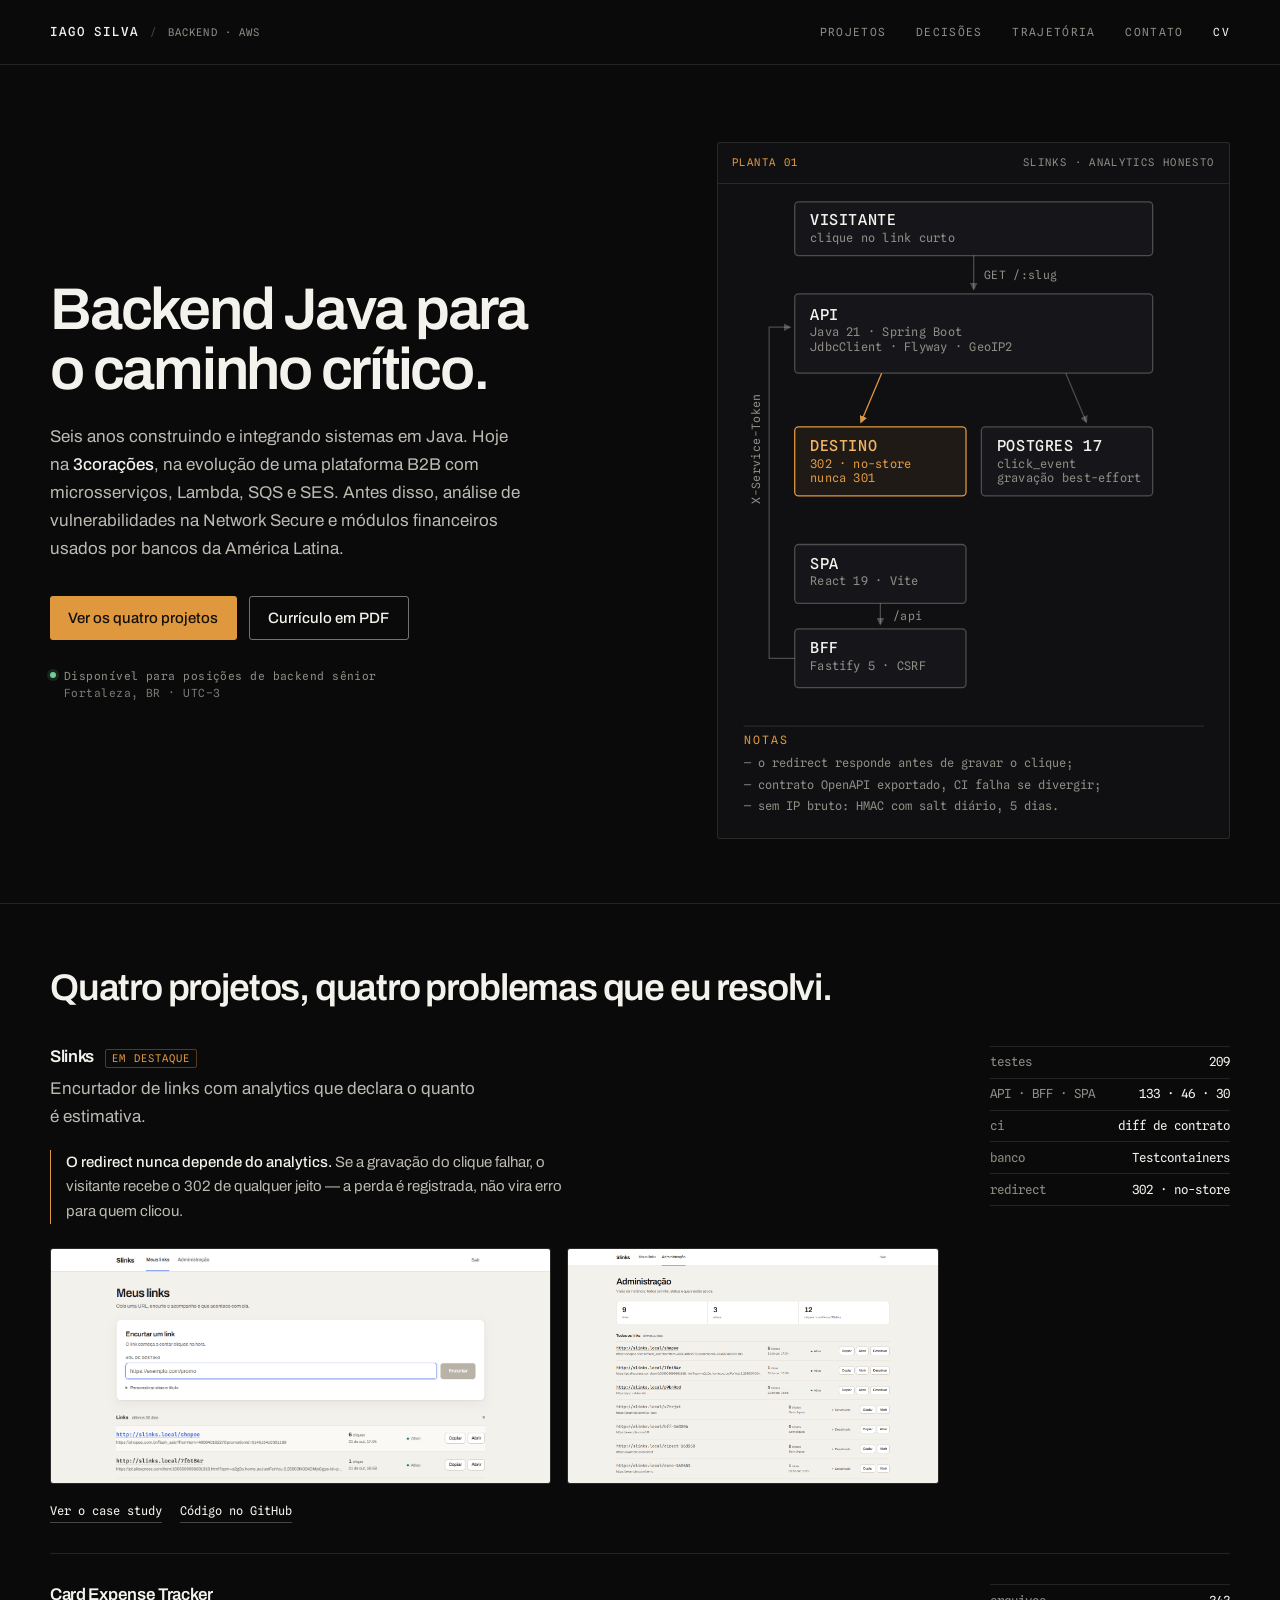
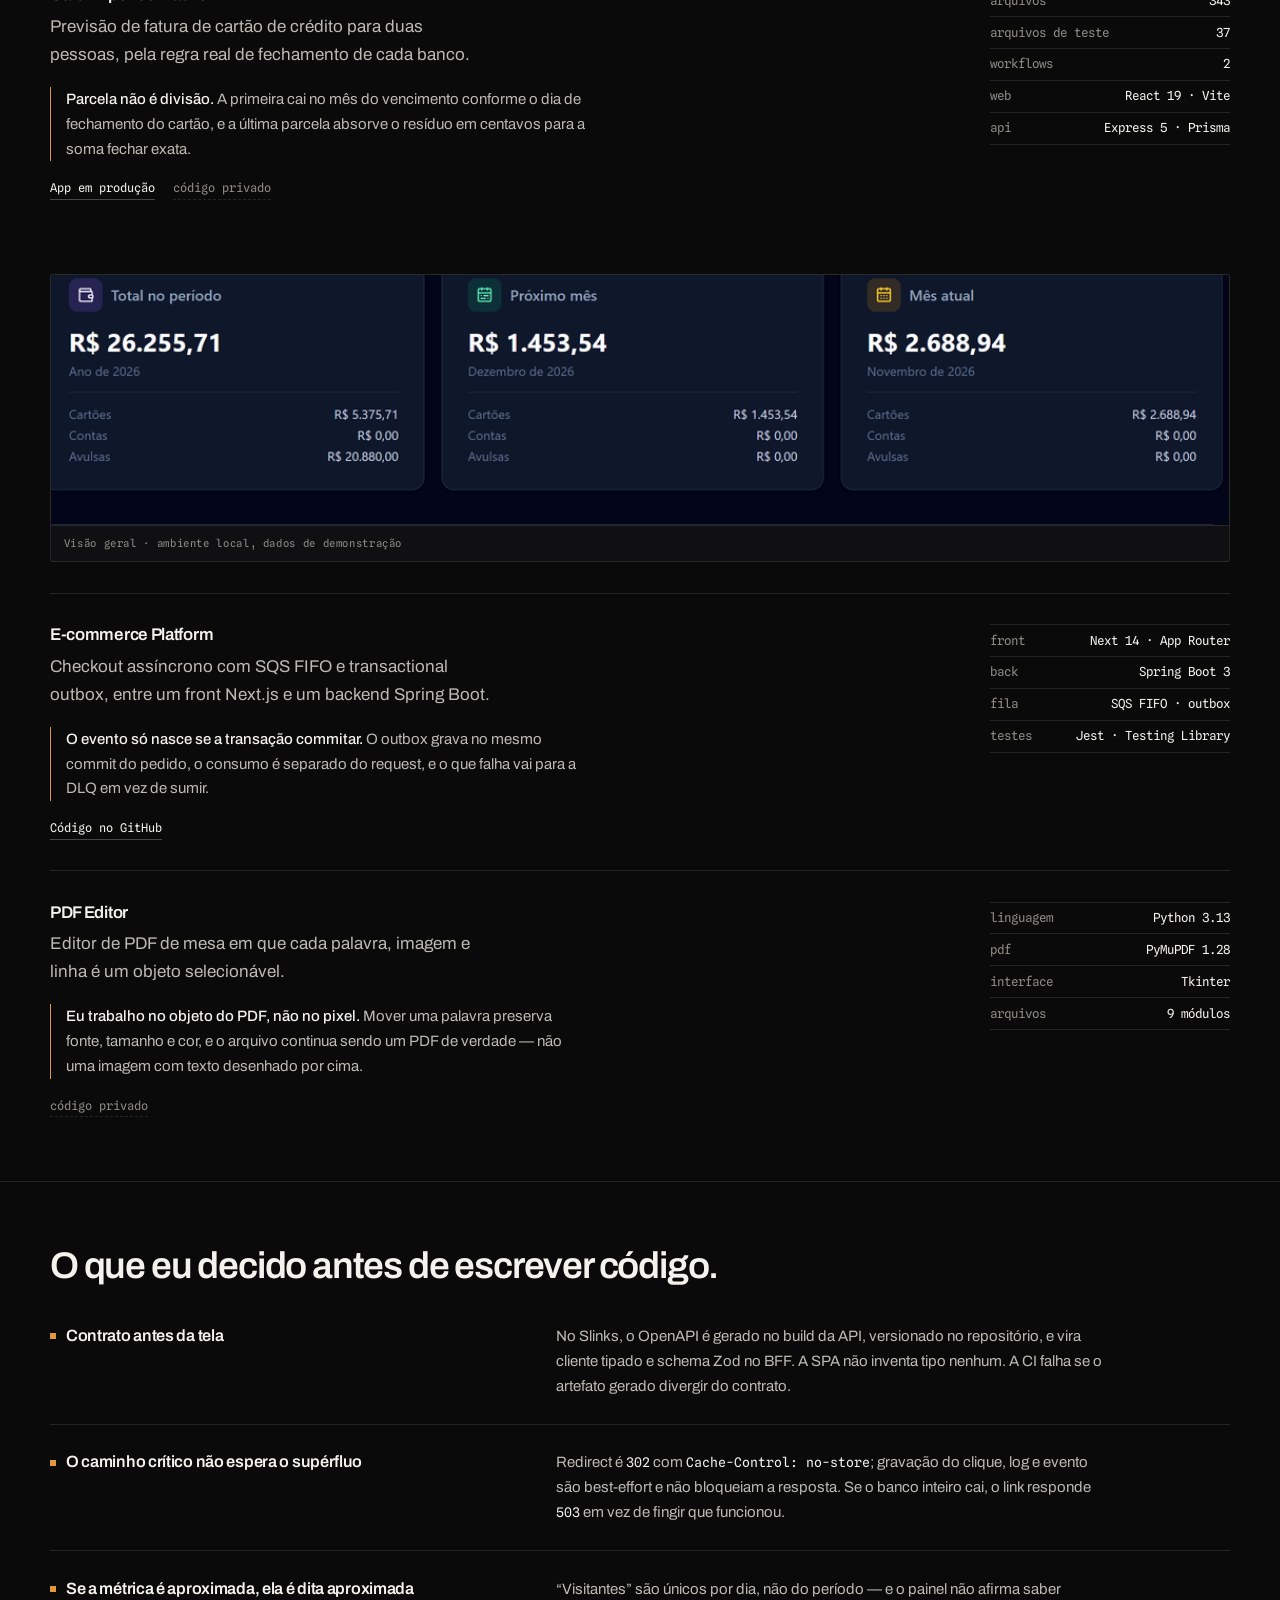
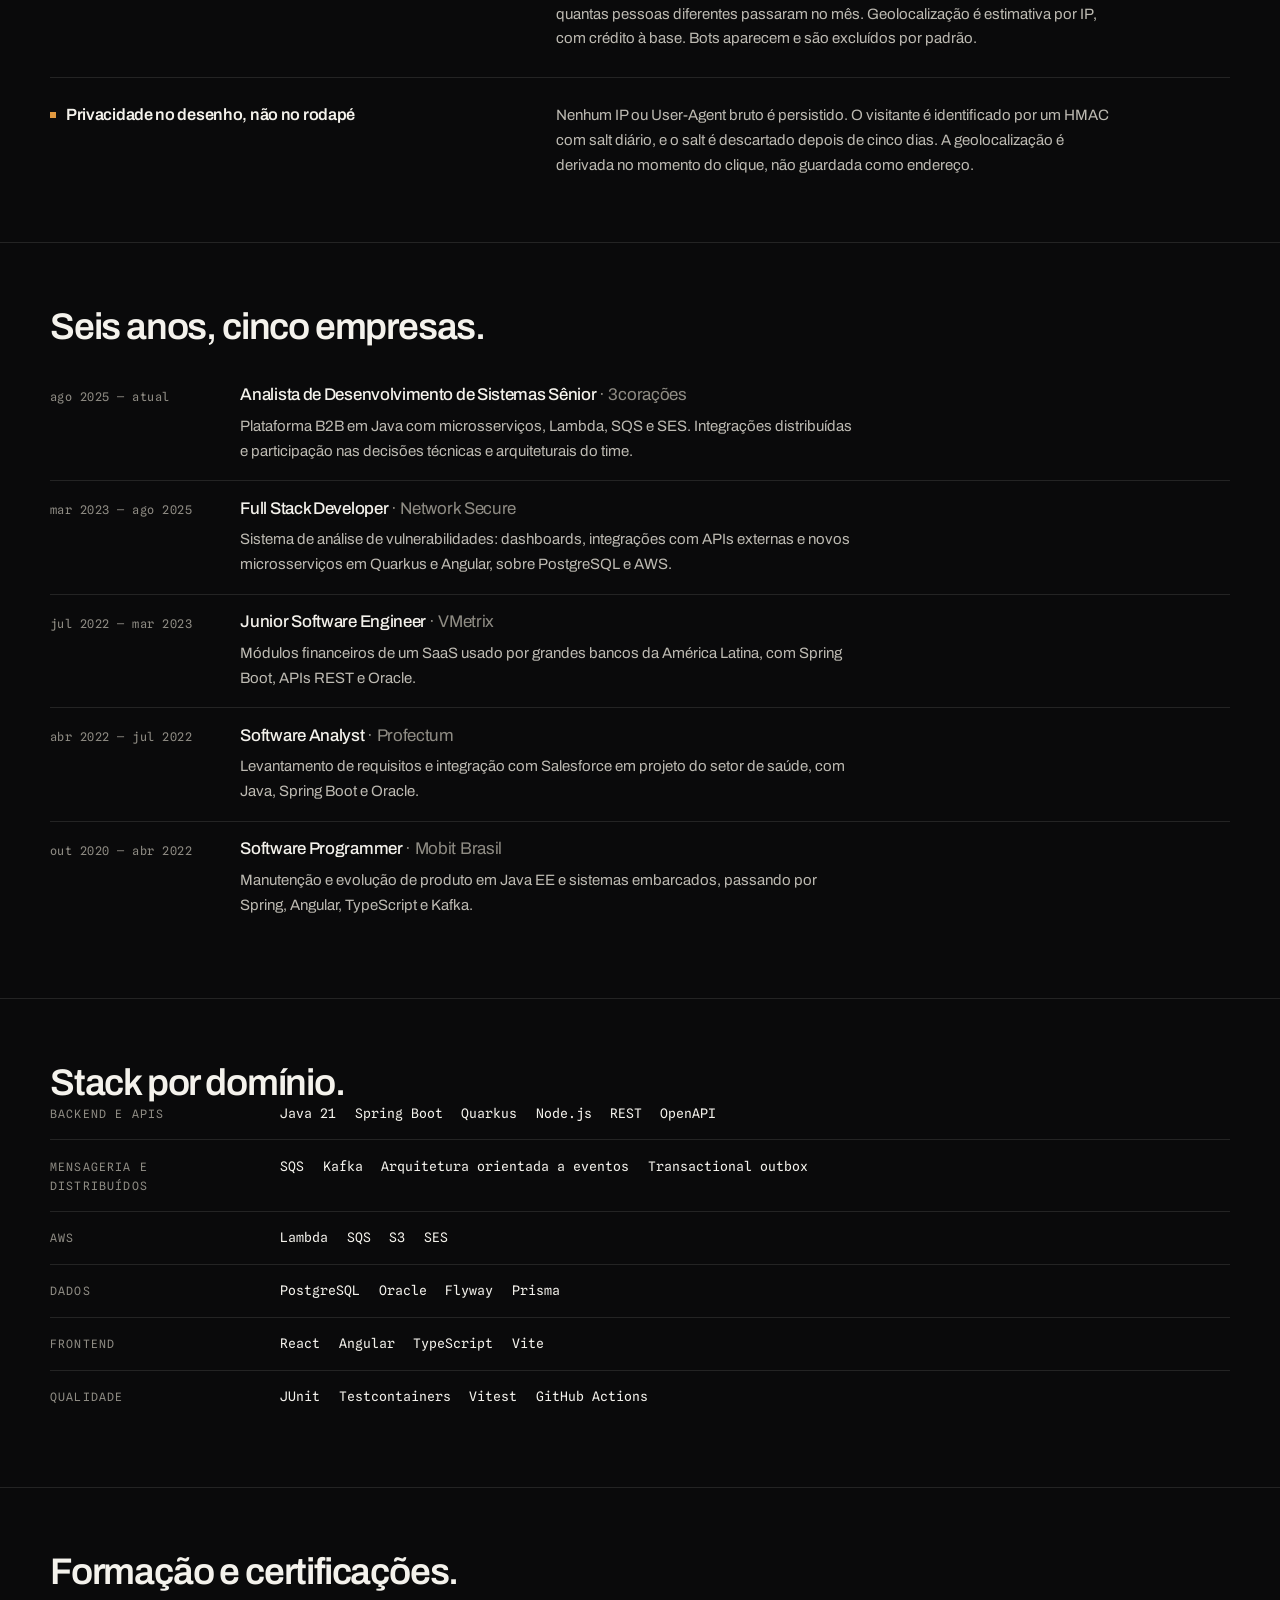
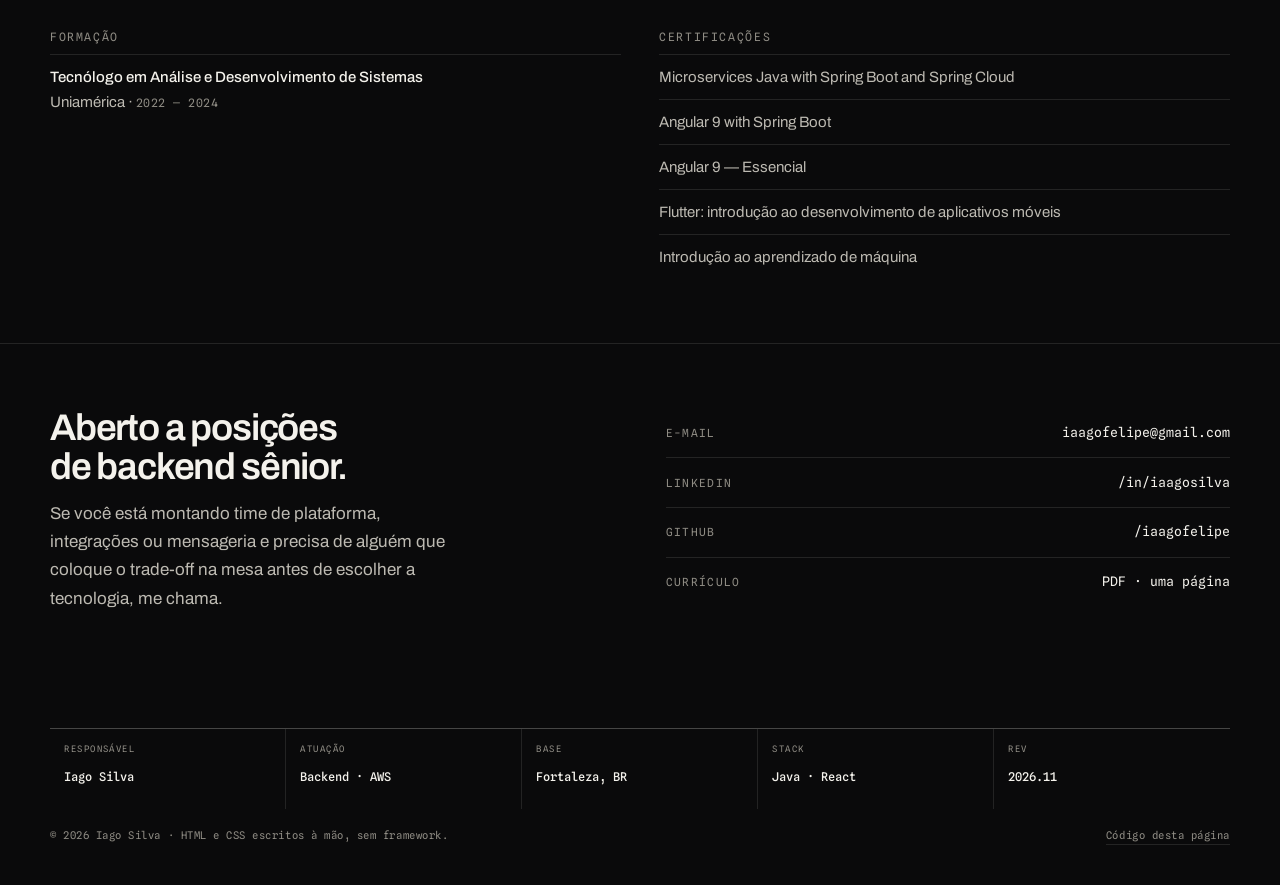
==== commit 5dfae191: "fix: remove a pós-graduação não concluída da formação A pós em Engenharia de Software não foi conclu" ====
--- a/index.html
+++ b/index.html
@@ -388,7 +388,6 @@
         <div>
           <h3>Formação</h3>
           <ul>
-            <li><span class="sans">Pós-graduação em Engenharia de Software</span><br />Uniamérica · <span class="year">2024 — 2025</span></li>
             <li><span class="sans">Tecnólogo em Análise e Desenvolvimento de Sistemas</span><br />Uniamérica · <span class="year">2022 — 2024</span></li>
           </ul>
         </div>
